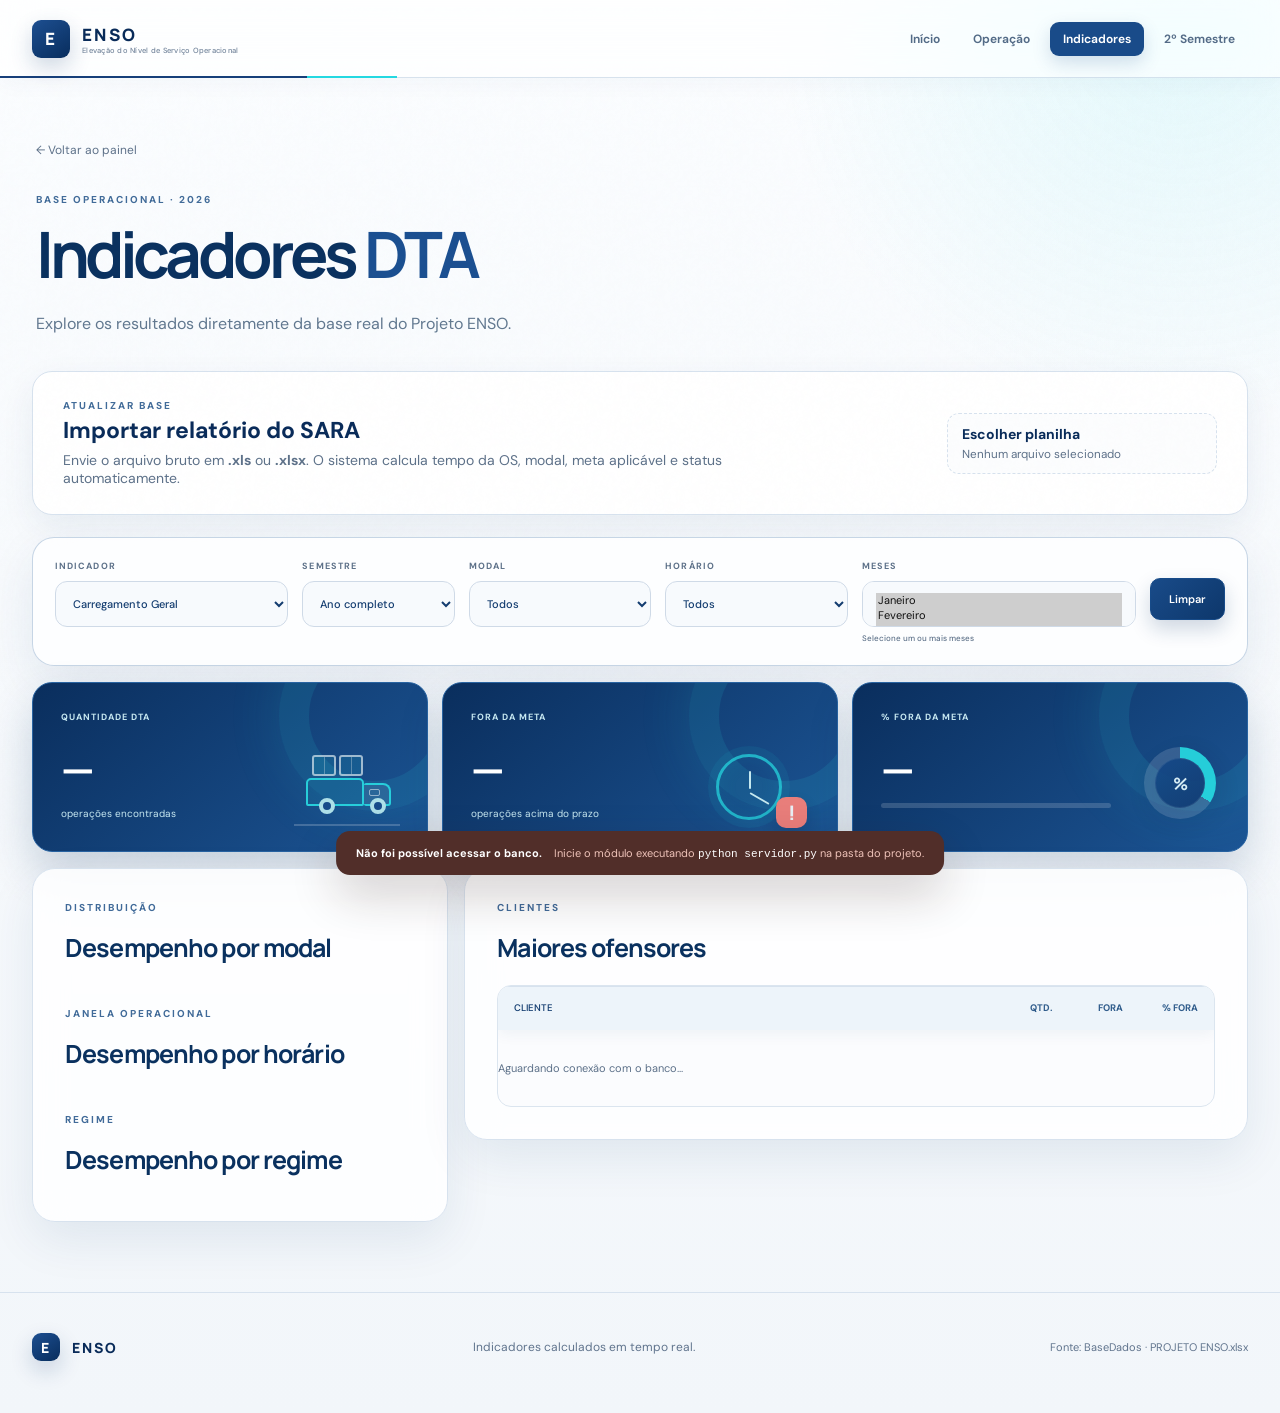
==== paginas/indicadores-dta.html @ 289954e5 "Alinha botão limpar ao seletor de meses" ====
<!doctype html><html lang="pt-BR"><head><meta charset="utf-8"><meta name="viewport" content="width=device-width,initial-scale=1"><link rel="icon" type="image/svg+xml" href="../images/favicon.svg"><title>ENSO | Indicadores DTA</title><link rel="preconnect" href="https://fonts.googleapis.com"><link rel="preconnect" href="https://fonts.gstatic.com" crossorigin><link href="https://fonts.googleapis.com/css2?family=DM+Sans:wght@400;500;600;700&family=Manrope:wght@600;700;800&display=swap" rel="stylesheet"><link rel="stylesheet" href="../css/style.css"><link rel="stylesheet" href="../css/indicadores.css?v=8"><link rel="stylesheet" href="../css/navigation.css"><link rel="stylesheet" href="../css/corporate.css?v=25"><link rel="stylesheet" href="../css/responsive.css?v=25"></head>
<body data-theme="multilog"><div class="noise"></div><header class="topbar"><a class="brand" href="../index.html"><span class="brand-mark">E</span><span>ENSO<small>performance operacional</small></span></a><nav><a href="../index.html">Início</a><a href="operacao.html">Operação</a><a href="metas.html">Metas</a><a class="active" href="indicadores-dta.html">Indicadores DTA</a><a href="projeto-segundo-semestre.html">2º Semestre</a></nav><button class="icon-button" id="themeToggle" aria-label="Alternar tema">◐</button></header>
<main class="data-page"><section class="data-hero"><div><a class="back" href="../index.html">← Voltar ao painel</a><p class="eyebrow">BASE OPERACIONAL · 2026</p><h1>Indicadores <em>DTA</em></h1><p class="lead">Explore os resultados diretamente da base real do Projeto ENSO.</p></div><div class="db-status"><i></i><span><b>Banco conectado</b><small id="lastUpdate">Consultando dados...</small></span></div></section>
<section class="import-panel"><div><p class="eyebrow">ATUALIZAR BASE</p><h2>Importar relatório do SARA</h2><p>Envie o arquivo bruto em <b>.xls</b> ou <b>.xlsx</b>. O sistema calcula tempo da OS, modal, meta aplicável e status automaticamente.</p></div><form id="importForm"><label class="file-picker"><input id="spreadsheet" name="planilha" type="file" accept=".xls,.xlsx" required><span>Escolher planilha</span><small id="fileName">Nenhum arquivo selecionado</small></label><button id="importButton" type="submit">Importar e analisar</button></form><p id="importMessage" class="import-message" hidden></p></section>
<section class="filter-bar"><label>Indicador<select id="indicator"><option value="DTA">Descarga DTA</option><option value="DTA-S MARITIMO">DTA-S Marítimo</option><option value="DTA-S AEREO">DTA-S Aéreo</option></select></label><label>Modal<select id="modal"><option value="">Todos</option><option>MARITIMO</option><option>AEREO</option><option>TERRESTRE</option></select></label><label>Horário<select id="period"><option value="">Todos</option><option>07h - 12h</option><option>12h - 18h</option><option>18h - 22h</option><option>22h - 07h</option></select></label><label class="search">Cliente<input id="search" type="search" placeholder="Buscar cliente..."></label><button id="clearFilters">Limpar</button></section>
<section class="data-kpis"><article><span>QUANTIDADE DTA</span><strong id="total">—</strong><small>operações encontradas</small></article><article><span>FORA DA META</span><strong id="outside">—</strong><small>operações acima do prazo</small></article><article class="risk"><span>% FORA DA META</span><strong id="percentage">—</strong><div class="risk-track"><i id="riskBar"></i></div></article></section>
<section class="data-layout"><article class="panel dimension"><div class="panel-head"><div><p class="eyebrow">DISTRIBUIÇÃO</p><h2>Desempenho por modal</h2></div></div><div id="modalRows" class="metric-rows"></div><div class="panel-head second"><div><p class="eyebrow">JANELA OPERACIONAL</p><h2>Desempenho por horário</h2></div></div><div id="periodRows" class="metric-rows"></div></article>
<article class="panel customer-panel"><div class="panel-head"><div><p class="eyebrow">CLIENTES</p><h2>Maiores ofensores</h2></div><span class="result-count" id="clientCount"></span></div><div class="customer-table"><div class="customer-row head"><span>Cliente</span><span>Qtd.</span><span>Fora</span><span>% fora</span></div><div id="customerRows"></div></div></article></section>
<div class="api-error" id="apiError" hidden><strong>Não foi possível acessar o banco.</strong><span>Inicie o módulo executando <code>python servidor.py</code> na pasta do projeto.</span></div></main><footer><div class="brand"><span class="brand-mark">E</span><span>ENSO</span></div><p>Indicadores calculados em tempo real.</p><span>Fonte: BaseDados · PROJETO ENSO.xlsx</span></footer><script src="../js/supabase-config.js"></script><script src="../js/supabase-api.js?v=5"></script><script src="../js/script.js?v=25"></script><script src="../js/indicadores.js?v=5"></script></body></html>
---- css/style.css ----
:root{--ink:#102e2a;--muted:#687b77;--paper:#f3f5ef;--card:#fff;--line:#dce3dc;--mint:#c5f166;--green:#184f45;--teal:#53a99a;--sand:#e7d5a7;--shadow:0 18px 50px rgba(16,46,42,.08)}
*{box-sizing:border-box}html{scroll-behavior:smooth}body{margin:0;background:var(--paper);color:var(--ink);font-family:"DM Sans",sans-serif;transition:.25s;background-color:var(--paper)}body.dark{--ink:#e8f5f0;--muted:#a8c0b8;--paper:#0a1815;--card:#0f2824;--line:#1e3a35;--green:#c5f166;--shadow:0 18px 50px rgba(0,0,0,.25)}.noise{position:fixed;inset:0;pointer-events:none;opacity:.025;background-image:url("data:image/svg+xml,%3Csvg viewBox='0 0 160 160' xmlns='http://www.w3.org/2000/svg'%3E%3Cfilter id='n'%3E%3CfeTurbulence type='fractalNoise' baseFrequency='.8' numOctaves='3' stitchTiles='stitch'/%3E%3C/filter%3E%3Crect width='100%25' height='100%25' filter='url(%23n)'/%3E%3C/svg%3E")}.topbar{height:84px;display:flex;align-items:center;justify-content:space-between;max-width:1240px;margin:auto;padding:0 24px;border-bottom:1px solid var(--line)}.brand{display:flex;align-items:center;gap:12px;color:var(--ink);text-decoration:none;font:800 19px Manrope;letter-spacing:.12em}.brand small{display:block;font:500 9px "DM Sans";color:var(--muted);letter-spacing:.06em}.brand-mark{width:36px;height:36px;border-radius:10px;display:grid;place-items:center;background:var(--ink);color:var(--paper);font-weight:800}.topbar nav{display:flex;gap:36px}.topbar nav a{color:var(--muted);text-decoration:none;font-size:14px;font-weight:600}.topbar nav a:hover,.topbar nav a.active{color:var(--ink)}.icon-button{border:1px solid var(--line);background:var(--card);color:var(--ink);width:40px;height:40px;border-radius:50%;font-size:20px;cursor:pointer}main{max-width:1240px;margin:auto;padding:0 24px 80px}.hero{padding:74px 0 52px;display:flex;align-items:flex-end;justify-content:space-between;gap:40px}.eyebrow{font-size:11px;font-weight:700;letter-spacing:.18em;color:var(--muted);margin:0 0 16px}.hero .eyebrow span{display:inline-block;width:28px;height:2px;vertical-align:middle;background:var(--mint);margin-right:9px}.hero h1{font:700 clamp(40px,6vw,72px)/1.02 Manrope;margin:0;letter-spacing:-.055em;max-width:850px}.hero h1 em{font-style:normal;color:var(--green)}.lead{max-width:660px;color:var(--muted);font-size:17px;line-height:1.65;margin:24px 0 0}.hero-status{display:flex;align-items:center;gap:12px;border:1px solid var(--line);background:var(--card);padding:14px 18px;border-radius:14px;white-space:nowrap}.hero-status strong,.hero-status small{display:block}.hero-status strong{font-size:13px}.hero-status small{font-size:11px;color:var(--muted);margin-top:2px}.pulse{width:9px;height:9px;border-radius:50%;background:#62d087;box-shadow:0 0 0 5px rgba(98,208,135,.13)}.kpi-grid{display:grid;grid-template-columns:1.35fr repeat(3,1fr);gap:12px}.kpi,.panel{background:var(--card);border:1px solid var(--line);border-radius:18px;box-shadow:var(--shadow)}.kpi{padding:24px;min-height:185px;display:flex;flex-direction:column;justify-content:space-between}.kpi.featured{background:var(--ink);color:var(--paper)}body.dark .kpi.featured{background:#c5f166;color:#102e2a}.kpi>span,.kpi-top{font-size:10px;font-weight:700;letter-spacing:.14em;color:var(--muted)}.kpi.featured .kpi-top{display:flex;justify-content:space-between;color:#a9bbb5}.trend{color:var(--mint)}.kpi strong{font:700 38px Manrope;letter-spacing:-.05em}.kpi.featured strong{font-size:50px}.kpi strong small{font-size:22px}.kpi p{margin:0;color:var(--muted);font-size:12px}.kpi.featured p{color:#a9bbb5}.progress{height:5px;border-radius:5px;background:#34534e;overflow:hidden}.progress i{display:block;height:100%;background:var(--mint);border-radius:5px}.dashboard-grid,.split{display:grid;grid-template-columns:1.6fr 1fr;gap:12px;margin-top:12px}.panel{padding:28px}.panel-head{display:flex;align-items:flex-start;justify-content:space-between}.panel-head h2{font:700 22px Manrope;margin:0;letter-spacing:-.03em}.badge{font-size:10px;text-transform:uppercase;letter-spacing:.1em;padding:7px 10px;background:var(--paper);border-radius:20px;color:var(--muted)}.badge.warm{background:#f1ead7;color:#816b39}.bars{height:250px;display:flex;align-items:flex-end;gap:18px;padding:38px 8px 0}.bars div{height:100%;flex:1;display:flex;flex-direction:column;justify-content:flex-end;align-items:center;gap:8px}.bars span{font-size:10px;color:var(--muted)}.bars i{height:var(--h);width:100%;max-width:46px;border-radius:7px 7px 2px 2px;background:linear-gradient(180deg,var(--mint),#9dcc4b);transition:.3s}.bars div:hover i{filter:saturate(1.3);transform:translateY(-3px)}.bars small{font-weight:700;font-size:10px;color:var(--muted)}.modal-panel{display:grid;grid-template-columns:1fr 1fr}.modal-panel .panel-head{grid-column:1/-1}.donut{width:150px;height:150px;margin:auto;border-radius:50%;display:grid;place-items:center;background:conic-gradient(var(--green) 0 55%,var(--teal) 55% 90%,var(--sand) 90%);position:relative}.donut:after{content:"";position:absolute;inset:22px;background:var(--card);border-radius:50%}.donut div{z-index:1;text-align:center}.donut strong,.donut small{display:block}.donut strong{font:700 22px Manrope}.donut small{font-size:9px;color:var(--muted)}.legend{list-style:none;padding:20px 0 0;margin:0}.legend li{display:grid;grid-template-columns:12px 1fr auto;gap:8px;align-items:center;padding:10px 0;border-bottom:1px solid var(--line);font-size:12px}.legend i{width:8px;height:8px;border-radius:50%}.legend .sea{background:var(--green)}.legend .air{background:var(--teal)}.legend .land{background:var(--sand)}.legend b small{color:var(--muted);font-weight:500}.split{grid-template-columns:1fr 1fr}.goal-list{margin-top:22px}.goal-list>div{display:flex;align-items:center;justify-content:space-between;padding:15px 0;border-bottom:1px solid var(--line);font-size:13px}.goal-list span{display:flex;align-items:center;gap:12px}.goal-list i,.number{font-style:normal;font:600 10px Manrope;color:var(--muted);width:28px;height:28px;border-radius:8px;background:var(--paper);display:grid;place-items:center}.note{font-size:11px;color:var(--muted);margin:16px 0 0}.insight{display:flex;gap:15px;padding:20px 0;border-bottom:1px solid var(--line)}.insight:last-child{border:0}.insight strong{font-size:14px}.insight p{font-size:12px;color:var(--muted);line-height:1.55;margin:5px 0 0}.clients{margin-top:12px}.text-button{border:0;background:none;color:var(--green);font:700 12px "DM Sans";cursor:pointer}.client-table{margin-top:20px}.table-row{display:grid;grid-template-columns:48px 2fr .6fr 1fr;align-items:center;min-height:56px;border-top:1px solid var(--line);font-size:13px}.table-row.header{min-height:36px;border:0;color:var(--muted);font-size:10px;text-transform:uppercase;letter-spacing:.1em}.table-row>b{color:var(--muted);font-size:11px}.micro{height:5px;background:var(--paper);border-radius:5px;overflow:hidden}.micro i{display:block;height:100%;background:var(--green);border-radius:5px}.extra{display:none}.client-table.expanded .extra{display:grid}footer{max-width:1240px;margin:auto;padding:30px 24px 45px;border-top:1px solid var(--line);display:flex;justify-content:space-between;align-items:center;color:var(--muted);font-size:11px}footer .brand{font-size:14px}footer .brand-mark{width:28px;height:28px}footer p{font-size:12px}@media(max-width:900px){.topbar nav{display:none}.hero{padding-top:50px;display:block}.hero-status{margin-top:28px;width:max-content}.kpi-grid{grid-template-columns:1fr 1fr}.dashboard-grid,.split{grid-template-columns:1fr}.modal-panel{min-height:270px}}@media(max-width:570px){.topbar{height:70px}.hero{padding:40px 0}.hero h1{font-size:42px}.lead{font-size:15px}.kpi-grid{grid-template-columns:1fr}.kpi{min-height:150px}.modal-panel{grid-template-columns:1fr}.donut{margin-top:25px}.legend{padding-top:10px}.table-row{grid-template-columns:35px 1.7fr .5fr}.table-row>:last-child{display:none}.panel{padding:22px}.bars{gap:8px;height:210px;padding-left:0;padding-right:0}.bars i{max-width:34px}footer{align-items:flex-start;gap:20px;flex-direction:column}footer p{margin:0}}

.semester-page{padding-bottom:70px}.semester-hero{padding:62px 0 44px;display:grid;grid-template-columns:1fr 290px;gap:60px;align-items:end}.semester-hero h1{font:700 clamp(40px,5vw,64px)/1.03 Manrope;letter-spacing:-.055em;margin:0}.semester-hero h1 em{font-style:normal;color:var(--green)}.back{display:inline-block;margin-bottom:42px;color:var(--muted);font-size:12px;text-decoration:none}.semester-hero .eyebrow span{display:inline-block;width:28px;height:2px;vertical-align:middle;background:var(--mint);margin-right:9px}.semester-summary{background:var(--ink);color:var(--paper);border-radius:18px;padding:27px}.semester-summary>span{font-size:9px;letter-spacing:.15em;color:#a9bbb5}.semester-summary>strong{font:700 68px Manrope;display:block;line-height:1;margin-top:24px}.semester-summary p{margin:0 0 26px;color:#a9bbb5}.semester-summary div{display:flex;gap:18px;padding-top:18px;border-top:1px solid #34534e;font-size:11px}.assignment-strip{display:grid;grid-template-columns:repeat(5,1fr);border:1px solid var(--line);background:var(--card);border-radius:16px;overflow:hidden;margin-bottom:60px}.assignment-strip div{padding:20px;border-right:1px solid var(--line)}.assignment-strip div:last-child{border:0}.assignment-strip span,.assignment-strip strong{display:block}.assignment-strip span{font-size:9px;text-transform:uppercase;letter-spacing:.1em;color:var(--muted);margin-bottom:7px}.assignment-strip strong{font-size:13px}.section-title{display:flex;justify-content:space-between;align-items:end;margin-bottom:20px}.section-title h2{font:700 28px Manrope;margin:0}.filters{display:flex;gap:6px}.filter{border:1px solid var(--line);background:var(--card);color:var(--muted);border-radius:20px;padding:8px 13px;font:600 10px "DM Sans";cursor:pointer}.filter.active{background:var(--ink);color:var(--paper);border-color:var(--ink)}.pillar{background:var(--card);border:1px solid var(--line);border-radius:18px;margin-bottom:12px;overflow:hidden}.pillar-title{padding:24px 27px;display:grid;grid-template-columns:42px 1fr auto;gap:14px;align-items:center}.pillar-title>span,.pending-card>span{width:34px;height:34px;border-radius:10px;background:var(--mint);color:#17382f;display:grid;place-items:center;font:700 11px Manrope}.pillar-title h3,.pending-card h3{font:700 19px Manrope;margin:0}.pillar-title p{font-size:11px;color:var(--muted);margin:4px 0 0}.owner{font-size:10px;text-transform:uppercase;letter-spacing:.08em;background:var(--paper);padding:8px 10px;border-radius:8px}.actions-table{border-top:1px solid var(--line)}.action{display:grid;grid-template-columns:1fr 160px 120px;gap:20px;align-items:center;padding:13px 27px;border-bottom:1px solid var(--line);font-size:12px}.action.head{font-size:9px;color:var(--muted);text-transform:uppercase;letter-spacing:.1em}.action time{font-size:10px;background:rgba(197,241,102,.3);padding:6px 8px;border-radius:7px;text-align:center}.tools{margin:0;padding:15px 27px;font-size:10px;color:var(--muted)}.tools b{color:var(--ink);margin-right:12px}.pending-grid{display:grid;grid-template-columns:repeat(2,1fr);gap:12px}.pending-card{padding:25px;margin:0}.pending-card:nth-child(5){grid-column:1/-1}.pending-card h3{margin:16px 0 7px}.pending-card>p{font-size:12px;color:var(--muted);line-height:1.55}.pending-card>div{display:flex;justify-content:space-between;align-items:center;margin:20px 0;padding-top:15px;border-top:1px solid var(--line);font-size:11px}.pending-card em{font-style:normal;color:#a76d31;background:#f5ead8;border-radius:7px;padding:6px 8px}.pending-card small{color:var(--muted)}.project-indicator{margin-top:60px;border-radius:20px;background:var(--ink);color:var(--paper);padding:35px;display:grid;grid-template-columns:1.2fr 1fr .6fr;gap:45px;align-items:center}.project-indicator h2{font:700 24px Manrope;margin:0}.project-indicator p{color:#a9bbb5;font-size:12px;line-height:1.5}.formula{text-align:center;font-size:11px}.formula span{display:block}.formula i{display:block;height:1px;background:#a9bbb5;margin:7px}.formula b{display:block;margin-top:9px;color:var(--mint)}.target{border-left:1px solid #34534e;padding-left:30px}.target span,.target small{font-size:9px;letter-spacing:.12em;color:#a9bbb5}.target strong{display:block;font:700 43px Manrope;color:var(--mint)}.target p{margin:0 0 16px}.pillar.is-hidden{display:none}@media(max-width:900px){.semester-hero{grid-template-columns:1fr}.semester-summary{max-width:320px}.assignment-strip{grid-template-columns:1fr 1fr}.project-indicator{grid-template-columns:1fr}.target{border-left:0;border-top:1px solid #34534e;padding:24px 0 0}}@media(max-width:570px){.semester-hero h1{font-size:40px}.assignment-strip,.pending-grid{grid-template-columns:1fr}.pending-card:nth-child(5){grid-column:auto}.section-title{display:block}.filters{margin-top:17px}.pillar-title{grid-template-columns:38px 1fr}.owner{grid-column:2}.action{grid-template-columns:1fr 90px;padding:13px 18px}.action.head>*:last-child{display:none}.project-indicator{padding:25px}}
.bars .month-group{height:100%;flex:1;display:flex;flex-direction:column;justify-content:flex-end;align-items:center;gap:8px}.bars .bar-values{width:54px;height:auto;display:flex;flex:none;justify-content:center}.bars .bar-values span{font-size:9px;font-weight:700;color:var(--ink)}.bars .bar-pair{width:54px;height:calc(100% - 38px);display:flex;flex:none;flex-direction:row;align-items:flex-end;justify-content:center;gap:5px}.bars .bar-pair i{width:22px;max-width:none;height:var(--h);min-height:2px}.bars .bar-pair .inside-bar{background:linear-gradient(180deg,var(--mint),#72b947)}.bars .bar-pair .outside-bar{background:linear-gradient(180deg,#f58a82,#df5148)}.bar-legend{display:flex;gap:15px;color:var(--muted);font-size:9px}.bar-legend span{display:flex;align-items:center;gap:5px}.bar-legend i{width:8px;height:8px;border-radius:2px;background:var(--mint)}.bar-legend span:last-child i{background:#df5148}
.bars .month-group{gap:9px}.bars .month-total{height:auto;flex:none;display:flex;flex-direction:column;align-items:center;gap:0;padding:4px 9px;border:1px solid var(--line);border-radius:9px;background:color-mix(in srgb,var(--card) 88%,var(--mint) 12%);box-shadow:0 5px 14px rgba(16,46,42,.05)}.bars .month-total span{font:700 10px Manrope;color:var(--ink)}.bars .month-total em{font-style:normal;font-size:7px;line-height:1.1;text-transform:uppercase;letter-spacing:.1em;color:var(--muted)}.bars .bar-pair{height:calc(100% - 60px);width:70px;gap:8px}.bars .bar-column{position:relative;width:27px;height:100%;flex:none;display:flex;flex-direction:column;justify-content:flex-end;align-items:center;gap:5px}.bars .bar-column span{font-size:8px;font-weight:700;color:var(--muted);line-height:1}.bars .bar-column i{width:25px;border-radius:7px 7px 3px 3px;box-shadow:inset 0 1px rgba(255,255,255,.35),0 5px 12px rgba(16,46,42,.07);transition:transform .2s,filter .2s}.bars .bar-column:hover i{transform:translateY(-2px);filter:saturate(1.15)}.bars .month-group>small{font-size:9px;letter-spacing:.08em}.bar-legend{padding:7px 10px;border:1px solid var(--line);border-radius:20px;background:var(--paper)}
@media(max-width:700px){.bars{gap:7px;overflow-x:auto}.bars .month-group{min-width:74px}.bar-legend{display:none}}
.bar-legend b{font-weight:700;color:var(--ink)}
.strategy-map{margin-bottom:62px;padding:30px;background:var(--card);border:1px solid var(--line);border-radius:20px;display:grid;grid-template-columns:.72fr 1.6fr;gap:42px;box-shadow:var(--shadow)}.strategy-intro{padding:8px}.strategy-intro h2{font:700 27px/1.2 Manrope;letter-spacing:-.04em;margin:0}.strategy-intro h2 em{display:block;font-style:normal;color:var(--green)}.strategy-intro>p:last-child{font-size:12px;line-height:1.6;color:var(--muted);margin-top:18px}.strategy-list{display:grid;grid-template-columns:1fr 1fr;gap:0 24px}.strategy-list article{display:grid;grid-template-columns:34px 1fr;gap:12px;padding:13px 0;border-bottom:1px solid var(--line)}.strategy-list article:last-child{grid-column:1/-1}.strategy-list article>b{width:30px;height:30px;border-radius:9px;display:grid;place-items:center;background:rgba(197,241,102,.35);color:var(--green);font:700 9px Manrope}.strategy-list h3{font:700 13px Manrope;margin:0 0 4px}.strategy-list p{font-size:10px;line-height:1.45;color:var(--muted);margin:0}@media(max-width:900px){.strategy-map{grid-template-columns:1fr}.strategy-list{grid-template-columns:1fr}.strategy-list article:last-child{grid-column:auto}}@media(max-width:570px){.strategy-map{padding:22px}}

/* Apresentação executiva do projeto */
.enso-letter{display:inline-block;font-style:normal;color:#83b735;text-shadow:0 5px 18px rgba(16,46,42,.1)}
.semester-hero{position:relative;min-height:430px;padding:68px 0 48px;align-items:center}.semester-hero:before{content:"";position:absolute;z-index:-1;width:520px;height:520px;right:120px;top:-170px;border-radius:50%;background:radial-gradient(circle,rgba(197,241,102,.13),rgba(197,241,102,0) 68%)}.semester-hero>div{max-width:780px}.semester-hero .lead{max-width:720px;font-size:16px}.semester-summary{position:relative;overflow:hidden;min-width:290px;padding:32px;border:1px solid rgba(197,241,102,.18);background:linear-gradient(145deg,#123f37,#0c2f2a);box-shadow:0 25px 55px rgba(16,46,42,.2)}.semester-summary:after{content:"";position:absolute;width:150px;height:150px;right:-65px;top:-65px;border-radius:50%;background:rgba(197,241,102,.08)}.semester-summary>strong{color:#fff}.semester-summary>p{font-size:13px}.semester-summary div b:last-child{color:var(--mint)}
.strategy-map{padding:12px;grid-template-columns:330px 1fr;gap:12px;border-radius:24px;background:var(--card);box-shadow:0 25px 70px rgba(16,46,42,.09)}.strategy-intro{position:relative;overflow:hidden;padding:34px;border-radius:17px;background:linear-gradient(150deg,#123f37,#0e302b);color:#fff;display:flex;flex-direction:column;justify-content:center}.strategy-intro:after{content:"07";position:absolute;right:-8px;bottom:-35px;font:800 130px Manrope;color:rgba(197,241,102,.055)}.strategy-intro .eyebrow{color:var(--mint)}.strategy-intro h2{position:relative;z-index:1;font-size:30px}.strategy-intro h2 em{color:var(--mint)}.strategy-intro>p:last-child{position:relative;z-index:1;color:#b5c9c3;font-size:11px}.strategy-list{padding:12px;gap:10px}.strategy-list article,.strategy-list article:last-child{position:relative;grid-column:auto;display:grid;grid-template-columns:38px 1fr;gap:13px;padding:17px;border:1px solid var(--line);border-radius:13px;background:color-mix(in srgb,var(--card) 82%,var(--paper) 18%);transition:transform .2s,border-color .2s,box-shadow .2s}.strategy-list article:last-child{grid-column:1/-1}.strategy-list article:hover{transform:translateY(-2px);border-color:#b9c9bf;box-shadow:0 10px 24px rgba(16,46,42,.07)}.strategy-list article>b{width:34px;height:34px;border-radius:10px;background:var(--mint);color:#17382f}.strategy-list h3{font-size:14px}.strategy-list p{font-size:9px;line-height:1.55}.strategy-list article:last-child p{max-width:690px}
@media(max-width:1000px){.strategy-map{grid-template-columns:1fr}.strategy-intro{min-height:260px}.semester-hero{min-height:0}.semester-summary{min-width:260px}}
@media(max-width:700px){.semester-hero:before{display:none}.strategy-map{padding:8px}.strategy-list{grid-template-columns:1fr}.strategy-list article:last-child{grid-column:auto}.strategy-intro{padding:27px}}
.semester-hero{grid-template-columns:minmax(0,1fr) 320px;align-items:start}.hero-side{display:grid;gap:12px;width:320px}.hero-side .semester-summary{min-width:0}.hero-side .strategy-intro{min-height:235px;padding:26px}.hero-side .strategy-intro h2{font-size:23px}.hero-side .strategy-intro>p:last-child{margin-bottom:0}.strategy-map{display:block}.strategy-map>.strategy-list{grid-template-columns:repeat(2,1fr)}
@media(max-width:900px){.hero-side{width:100%;grid-template-columns:1fr 1fr}.hero-side .strategy-intro{min-height:0}.strategy-map>.strategy-list{grid-template-columns:1fr}}
@media(max-width:620px){.hero-side{grid-template-columns:1fr}}
.semester-hero{grid-template-columns:minmax(0,1fr) 290px;align-items:center}.strategy-map{display:grid;grid-template-columns:330px 1fr}.strategy-map>.strategy-list{grid-template-columns:repeat(2,1fr)}
@media(max-width:1000px){.strategy-map{grid-template-columns:1fr}.strategy-intro{min-height:260px}}
@media(max-width:900px){.semester-hero{grid-template-columns:1fr}.strategy-map>.strategy-list{grid-template-columns:1fr}}
.semester-hero{grid-template-columns:1fr}
.semester-summary{display:none}
.operation-clients{margin-top:12px;padding:30px}.operation-clients .client-intro{margin:8px 0 0;color:var(--muted);font-size:11px}.operation-clients .client-table{margin-top:26px}
.semester-page>.strategy-map{display:none}
.semester-page>.semester-hero{display:none}
.strategy-intro{justify-content:flex-start;padding-bottom:78px}
.strategy-intro:before{content:"38 ações     Melhoria contínua";position:absolute;z-index:2;left:34px;right:34px;bottom:30px;padding-top:18px;border-top:1px solid rgba(255,255,255,.18);font:700 11px "DM Sans";word-spacing:3px;color:var(--mint)}
---- css/indicadores.css ----
.data-page{padding-bottom:70px}.data-hero{padding:55px 0 38px;display:flex;align-items:end;justify-content:space-between}.data-hero h1{font:700 58px/1 Manrope;margin:0;letter-spacing:-.055em}.data-hero h1 em{font-style:normal;color:var(--green)}.data-hero .back{margin-bottom:35px}.db-status{display:flex;gap:11px;align-items:center;background:var(--card);border:1px solid var(--line);border-radius:13px;padding:13px 16px}.db-status i{width:9px;height:9px;border-radius:50%;background:#60ca7f;box-shadow:0 0 0 5px rgba(96,202,127,.13)}.db-status b,.db-status small{display:block}.db-status b{font-size:11px}.db-status small{font-size:9px;color:var(--muted);margin-top:3px}.filter-bar{display:grid;grid-template-columns:1.2fr 1fr 1fr 1.5fr auto;gap:10px;padding:18px;background:var(--card);border:1px solid var(--line);border-radius:16px}.filter-bar label{font-size:9px;font-weight:700;letter-spacing:.08em;color:var(--muted);text-transform:uppercase}.filter-bar select,.filter-bar input{display:block;width:100%;margin-top:7px;padding:10px;border:1px solid var(--line);border-radius:9px;background:var(--paper);color:var(--ink);font:500 11px "DM Sans"}.filter-bar button{align-self:end;padding:10px 14px;border:1px solid var(--line);border-radius:9px;background:var(--ink);color:var(--paper);font:600 11px "DM Sans";cursor:pointer}.data-kpis{display:grid;grid-template-columns:repeat(3,1fr);gap:10px;margin:10px 0}.data-kpis article{background:var(--card);border:1px solid var(--line);border-radius:16px;padding:22px}.data-kpis span{display:block;font-size:9px;font-weight:700;letter-spacing:.11em;color:var(--muted)}.data-kpis strong{display:block;font:700 38px Manrope;margin:13px 0 5px}.data-kpis small{color:var(--muted);font-size:10px}.risk-track{height:5px;background:var(--paper);border-radius:5px;overflow:hidden}.risk-track i{display:block;height:100%;width:0;background:#f06b61;transition:.3s}.data-layout{display:grid;grid-template-columns:.85fr 1.6fr;gap:10px}.second{margin-top:32px}.metric-row{display:grid;grid-template-columns:1fr 70px 70px 70px;gap:8px;align-items:center;border-top:1px solid var(--line);padding:12px 0;font-size:11px}.metric-row span:first-child{font-weight:600}.metric-row span:not(:first-child){text-align:right}.rate{padding:5px 7px;border-radius:6px;font-weight:700}.rate.good{background:#d9f0d5;color:#34703b}.rate.warn{background:#f8ecc2;color:#7b651e}.rate.bad{background:#f8d9d5;color:#a34335}.customer-panel{min-width:0}.customer-table{margin-top:18px;overflow:auto;max-height:560px}.customer-row{display:grid;grid-template-columns:minmax(270px,1fr) 70px 70px 75px;align-items:center;min-height:39px;border-top:1px solid var(--line);font-size:10px}.customer-row.head{position:sticky;top:0;background:var(--card);z-index:1;color:var(--muted);font-size:9px;text-transform:uppercase}.customer-row span:not(:first-child){text-align:right}.customer-row .rate{justify-self:end}.result-count{font-size:9px;color:var(--muted)}.loading{color:var(--muted);font-size:11px;padding:20px 0}.api-error{position:fixed;left:50%;bottom:25px;transform:translateX(-50%);background:#512e29;color:#fff;padding:15px 20px;border-radius:12px;box-shadow:var(--shadow);display:flex;gap:12px;align-items:center;font-size:11px}.api-error[hidden]{display:none}.api-error span{color:#efc3b9}.api-error code{color:#fff}@media(max-width:900px){.filter-bar{grid-template-columns:1fr 1fr}.data-layout{grid-template-columns:1fr}.data-hero{display:block}.db-status{width:max-content;margin-top:22px}}@media(max-width:570px){.data-hero h1{font-size:43px}.filter-bar,.data-kpis{grid-template-columns:1fr}.metric-row{grid-template-columns:1fr repeat(3,55px)}.customer-row{grid-template-columns:minmax(210px,1fr) repeat(3,55px)}}
.import-panel{display:grid;grid-template-columns:1fr auto;gap:28px;align-items:center;padding:24px 28px;margin:0 0 22px;border:1px solid var(--line);border-radius:18px;background:var(--card)}
.import-panel h2{margin:3px 0 6px}.import-panel p{margin:0;color:var(--muted);max-width:720px}.import-panel form{display:flex;align-items:center;gap:12px}.file-picker{cursor:pointer;display:grid;gap:3px;min-width:220px;padding:11px 14px;border:1px dashed var(--line);border-radius:12px}.file-picker input{position:absolute;opacity:0;pointer-events:none}.file-picker span{font-weight:700}.file-picker small{color:var(--muted);max-width:230px;overflow:hidden;text-overflow:ellipsis;white-space:nowrap}.import-panel button{white-space:nowrap;padding:11px 15px;border:0;border-radius:10px;background:var(--ink);color:var(--paper);font:700 11px "DM Sans";cursor:pointer}.import-panel button:disabled{opacity:.55;cursor:wait}.import-message{grid-column:1/-1;padding:10px 12px;border-radius:10px;background:rgba(59,130,246,.1)}.import-message.success{color:#15803d;background:rgba(34,197,94,.12)}.import-message.error{color:#b91c1c;background:rgba(239,68,68,.12)}
@media(max-width:850px){.import-panel{grid-template-columns:1fr}.import-panel form{align-items:stretch;flex-direction:column}.file-picker{min-width:0}}
.filter-bar{grid-template-columns:1.2fr .8fr 1fr 1fr 1.5fr auto}
.filter-bar{grid-template-columns:1.15fr .75fr .9fr .9fr .9fr .9fr auto}
.filter-bar{grid-template-columns:1.15fr .75fr .9fr .9fr 1.35fr auto}.month-filter{position:relative}.month-filter select{min-height:38px}.month-filter small{display:block;margin-top:4px;color:var(--muted);font-size:8px;font-weight:500;letter-spacing:0;text-transform:none}
.data-page .filter-bar #clearFilters{align-self:start;margin-top:18px}
@media(max-width:1050px){.filter-bar{grid-template-columns:repeat(3,1fr)}}
@media(max-width:570px){.data-page .filter-bar #clearFilters{margin-top:0}}
.data-layout.no-customers{grid-template-columns:1fr}
.import-loading{position:fixed;inset:0;z-index:9999;display:grid;place-items:center;padding:24px;background:rgba(226,237,247,.52);backdrop-filter:blur(10px) saturate(90%);-webkit-backdrop-filter:blur(10px) saturate(90%)}
.import-loading[hidden]{display:none}.is-importing{overflow:hidden}
.import-loading-card{width:min(430px,100%);padding:38px 34px;text-align:center;border:1px solid rgba(188,209,228,.9);border-radius:24px;background:rgba(255,255,255,.94);box-shadow:0 28px 80px rgba(13,55,107,.2)}
.import-loading-card .eyebrow{margin:20px 0 9px;color:#52759a}.import-loading-card strong{display:block;color:#123b70;font:700 25px Manrope;letter-spacing:-.035em}.import-loading-card small{display:block;max-width:330px;margin:12px auto 0;color:#667f98;font-size:11px;line-height:1.55}
.import-spinner{display:block;width:54px;height:54px;margin:auto;border:5px solid #dce8f2;border-top-color:#1e5797;border-right-color:#27cbd2;border-radius:50%;animation:enso-spin .8s linear infinite}
@keyframes enso-spin{to{transform:rotate(360deg)}}
@media(prefers-reduced-motion:reduce){.import-spinner{animation-duration:1.8s}}
---- css/navigation.css ----
.topbar{max-width:1320px}
.topbar nav{gap:24px;align-items:center}
.topbar nav a{white-space:nowrap}
@media(max-width:1050px){
  .topbar{height:auto;min-height:84px;flex-wrap:wrap;padding-top:14px;padding-bottom:10px;gap:10px}
  .topbar nav{display:flex;order:3;width:100%;overflow-x:auto;gap:22px;padding:10px 2px 5px;scrollbar-width:thin}
  .topbar nav a{font-size:12px}
}
@media(max-width:570px){
  .topbar{min-height:112px}
  .topbar nav{display:flex}
}
---- css/corporate.css ----
:root{
  --ink:#102f2b;
  --muted:#687d78;
  --paper:#f4f7f2;
  --card:#ffffff;
  --line:#dbe4dc;
  --green:#1c5c50;
  --mint:#b9ef67;
  --teal:#62b5a5;
  --sand:#e8d39b;
  --shadow:0 14px 38px rgba(22,54,47,.07);
  --shadow-lg:0 28px 70px rgba(22,54,47,.11);
}
html{background:#f4f7f2}
body{background:radial-gradient(circle at 82% 4%,rgba(185,239,103,.08),transparent 28%),linear-gradient(180deg,#f8faf6 0,#f2f6f1 100%);font-size:14px;-webkit-font-smoothing:antialiased}
.noise{opacity:.014}
main{max-width:1320px;padding-left:32px;padding-right:32px}
.topbar{position:sticky;top:0;z-index:50;max-width:none;height:76px;padding:0 max(32px,calc((100vw - 1320px)/2 + 32px));background:rgba(248,250,246,.88);border-bottom:1px solid rgba(25,73,63,.1);backdrop-filter:blur(18px);box-shadow:0 1px 0 rgba(255,255,255,.7)}
.brand{font-size:17px;letter-spacing:.14em}.brand-mark{width:38px;height:38px;border-radius:11px;background:linear-gradient(145deg,#153f37,#0e2e29);box-shadow:0 8px 20px rgba(16,47,43,.14)}
.topbar nav{gap:7px}.topbar nav a{padding:9px 13px;border-radius:9px;font-size:12px;font-weight:600;transition:.2s}.topbar nav a:hover{background:rgba(28,92,80,.06)}.topbar nav a.active{color:var(--ink);background:#fff;box-shadow:0 5px 15px rgba(16,47,43,.07)}
.icon-button{width:38px;height:38px;border-radius:11px;background:#fff;box-shadow:0 4px 12px rgba(16,47,43,.05)}
.hero,.data-hero{padding-top:58px}.hero h1,.data-hero h1{letter-spacing:-.06em}.lead{color:#6b807a;line-height:1.7}.eyebrow{color:#668079;font-size:10px;letter-spacing:.2em}
.panel,.kpi,.data-kpis article,.import-panel,.filter-bar,.pillar{border-color:rgba(33,78,68,.13);box-shadow:var(--shadow)}
.panel,.kpi,.data-kpis article,.import-panel,.filter-bar{border-radius:20px}
.panel{padding:30px}.panel-head h2{font-size:23px}
.kpi{padding:27px;min-height:174px}.kpi strong{font-size:40px}.kpi.featured{background:linear-gradient(145deg,#123f37,#0c302b);box-shadow:0 22px 48px rgba(16,47,43,.15)}
.indicator-kpi-groups{display:grid;gap:18px}.indicator-kpi-section{padding:26px;border:1px solid rgba(33,78,68,.13);border-radius:22px;background:rgba(255,255,255,.72);box-shadow:var(--shadow)}.indicator-kpi-title{display:flex;align-items:baseline;gap:14px;margin-bottom:18px}.indicator-kpi-title>span{font-size:9px;font-weight:700;letter-spacing:.16em;color:var(--muted)}.indicator-kpi-title h2{margin:0;font:700 23px Manrope}.indicator-kpi-title small{margin-left:auto;color:var(--muted);font-size:10px}.indicator-kpi-row{display:grid;grid-template-columns:1.18fr repeat(4,1fr);gap:10px}.indicator-kpi-row .kpi{min-height:155px;box-shadow:none}.indicator-kpi-row .kpi strong{font-size:34px}.success-kpi strong{color:#34703b}.danger-kpi strong{color:#b65346}
@media(max-width:1100px){.indicator-kpi-row{grid-template-columns:repeat(3,1fr)}}
@media(max-width:720px){.indicator-kpi-row{grid-template-columns:1fr 1fr}.indicator-kpi-title{align-items:flex-start;flex-direction:column;gap:5px}.indicator-kpi-title small{margin-left:0}}
@media(max-width:480px){.indicator-kpi-row{grid-template-columns:1fr}}
.time-kpi{position:relative}.enso-goal{position:absolute;right:16px;top:15px;padding:5px 8px;border:1px solid #dce6dc;border-radius:14px;background:#f6f9f4;color:#70817c;font-size:8px;letter-spacing:.04em}.enso-goal b{margin-left:3px;color:#315f55;font-size:9px}
.operation-filter{display:flex;align-items:center;justify-content:space-between;gap:24px;margin-bottom:14px;padding:18px 22px;border:1px solid rgba(33,78,68,.13);border-radius:18px;background:rgba(255,255,255,.78);box-shadow:var(--shadow)}.operation-filter>div span,.operation-filter>div strong{display:block}.operation-filter>div span{margin-bottom:5px;color:var(--muted);font-size:8px;font-weight:700;letter-spacing:.16em}.operation-filter>div strong{font:700 16px Manrope}.operation-filter label{width:min(380px,48%);color:var(--muted);font-size:8px;font-weight:700;letter-spacing:.1em;text-transform:uppercase}.operation-filter select{display:block;width:100%;min-height:42px;margin-top:6px;padding:10px;border:1px solid #d7e1d9;border-radius:10px;background:#f8faf7;color:var(--ink);font:500 11px "DM Sans"}.operation-filter small{display:block;margin-top:5px;font-size:8px;font-weight:500;letter-spacing:0;text-transform:none}.operation-filter select:focus{outline:none;border-color:#6da296;box-shadow:0 0 0 4px rgba(55,123,108,.1)}
@media(max-width:650px){.operation-filter{align-items:stretch;flex-direction:column}.operation-filter label{width:100%}}
.operation-month-only{display:flex;justify-content:flex-end;margin:0 0 14px}.operation-month-only label{width:min(380px,100%);color:var(--muted);font-size:8px;font-weight:700;letter-spacing:.1em;text-transform:uppercase}.operation-month-only select{display:block;width:100%;min-height:42px;margin-top:6px;padding:10px;border:1px solid #d7e1d9;border-radius:10px;background:#fff;color:var(--ink);font:500 11px "DM Sans";box-shadow:0 7px 20px rgba(22,54,47,.05)}.operation-month-only select:focus{outline:none;border-color:#6da296;box-shadow:0 0 0 4px rgba(55,123,108,.1)}
.data-kpis{gap:12px;margin:12px 0}.data-kpis article{padding:26px}.data-kpis strong{font-size:41px}
.dashboard-grid,.data-layout{gap:12px}.dashboard-grid{margin-top:14px}
.filter-bar{gap:12px;padding:20px}.filter-bar label{font-size:9px;letter-spacing:.12em}.filter-bar select,.filter-bar input,.owner-select,.deadline-input,.status-select{min-height:42px;border-radius:10px;border-color:#d7e1d9;background:#f8faf7;transition:border-color .2s,box-shadow .2s,background .2s}.filter-bar select:focus,.filter-bar input:focus,.owner-select:focus,.deadline-input:focus,.status-select:focus{outline:none;border-color:#6da296;background:#fff;box-shadow:0 0 0 4px rgba(55,123,108,.1)}
.filter-bar button,.import-panel button{min-height:42px;border-radius:10px;padding-left:18px;padding-right:18px;background:#123f37;box-shadow:0 8px 18px rgba(16,47,43,.12);transition:.2s}.filter-bar button:hover,.import-panel button:hover{transform:translateY(-1px);background:#185044}
.month-filter small{margin-top:6px!important}
.import-panel{padding:27px 30px}.file-picker{border-color:#b9c9bf;background:#f8faf7}.import-panel h2{font-size:23px}
.metric-row{min-height:49px;padding:13px 0;font-size:11px}.rate{border-radius:18px;padding:6px 10px}.customer-row{min-height:46px;font-size:10px}.customer-row:hover,.table-row:hover{background:rgba(185,239,103,.07)}.customer-table{scrollbar-color:#9eb1aa transparent;scrollbar-width:thin}
.client-table{margin-top:24px}.table-row{min-height:61px;padding:0 8px;transition:background .15s}.micro{height:6px}
.semester-page{padding-top:36px}.section-title{margin-top:16px;margin-bottom:24px}.section-title h2{font-size:32px}.filter{padding:9px 15px;background:#fff}.pillar{border-radius:20px;margin-bottom:14px}.pillar-title{padding:26px 28px}.pillar-title h3{font-size:20px}.pillar-title p{font-size:12px}.pillar-title>span{width:38px;height:38px}.action{min-height:61px;padding:14px 28px}.tools{padding:17px 28px}
.enso-overview,.project-origin{border-radius:26px!important;box-shadow:var(--shadow-lg)!important}.enso-overview{padding:34px!important}.overview-intro h2{font-size:31px}.overview-pillars{gap:12px}.overview-pillars article,.overview-pillars article.last{border-radius:14px!important;background:rgba(255,255,255,.045);transition:transform .2s,border-color .2s,background .2s}.overview-pillars article:hover{transform:translateY(-2px);border-color:rgba(185,239,103,.36);background:rgba(255,255,255,.065)}
.project-origin{padding:44px!important}.origin-intro h2{font-size:32px}.origin-goals article{border-radius:15px;padding:22px;background:rgba(255,255,255,.04)}
.project-origin{grid-template-columns:.82fr 1.8fr!important;gap:42px!important}.project-origin .origin-goals{grid-template-columns:repeat(3,1fr)!important;gap:10px}.pto-rule{display:flex!important;flex-direction:column;min-height:160px}.pto-rule>span{font-size:10px!important;color:#d4e3de!important;font-weight:600}.pto-rule .goal-evolution{margin-top:16px}.pto-rule .goal-evolution strong{font-size:22px!important}.pto-rule>p{display:flex;align-items:center;gap:7px;margin:auto 0 0;padding-top:13px;border-top:1px solid rgba(255,255,255,.1);color:#8fa8a1;font-size:8px}.pto-rule>p b{color:var(--mint);font-size:7px;letter-spacing:.1em;text-transform:uppercase}
@media(max-width:1050px){.project-origin{grid-template-columns:1fr!important}.project-origin .origin-goals{grid-template-columns:repeat(2,1fr)!important}}
@media(max-width:620px){.project-origin .origin-goals{grid-template-columns:1fr!important}}
footer{max-width:1320px;padding:34px 32px 46px}
.api-error{border-radius:14px;box-shadow:0 20px 48px rgba(48,26,22,.2)}
.pillar{scroll-margin-top:100px}.pillar:target{border-color:#8fca56;box-shadow:0 0 0 4px rgba(143,202,86,.12),var(--shadow)}
.data-hero .db-status,#importButton{display:none}.import-panel{grid-template-columns:1fr auto}.import-panel form{justify-content:flex-end}.file-picker{min-width:270px}
body.dark{background:#0c1f1c}.dark .topbar{background:rgba(12,31,28,.88)}.dark .topbar nav a.active{background:#17312d}.dark .filter-bar select,.dark .filter-bar input,.dark .owner-select,.dark .deadline-input,.dark .status-select{background:#102723;border-color:#29433e}
@media(max-width:1050px){.topbar{padding-left:24px;padding-right:24px}.topbar nav{border-top:1px solid var(--line)}main{padding-left:24px;padding-right:24px}}
@media(max-width:800px){.hero,.data-hero{padding-top:42px}.panel{padding:24px}.enso-overview{padding:24px!important}.project-origin{padding:28px!important}.overview-pillars article,.overview-pillars article.last{grid-template-columns:40px minmax(0,1fr);padding:19px}.pillar-status{grid-column:2;justify-self:start}.filter-bar{padding:16px}}
@media(max-width:570px){main{padding-left:16px;padding-right:16px}.topbar{padding-left:16px;padding-right:16px}.hero h1,.data-hero h1{font-size:42px}.panel{padding:20px}.data-kpis article{padding:22px}.section-title h2{font-size:27px}.project-origin{padding:23px!important}.overview-intro h2{font-size:27px}footer{padding-left:16px;padding-right:16px}}

/* ENSO Design System — acabamento executivo e temas consistentes */
body,body *{transition-property:background-color,border-color,color,box-shadow;transition-duration:.18s;transition-timing-function:ease}
body{color:var(--ink)}
.topbar nav a,.back,.text-button,.pillar-details{transition-property:background-color,color,transform}
.hero h1,.data-hero h1,.semester-hero h1{color:var(--ink)}
.panel,.data-kpis article,.indicator-kpi-section,.import-panel,.filter-bar,.pillar,.operation-month-only select{background-color:var(--card)}
.indicator-kpi-section{background:color-mix(in srgb,var(--card) 94%,var(--paper) 6%)}
.indicator-kpi-title{padding-bottom:15px;border-bottom:1px solid var(--line)}
.indicator-kpi-row .kpi:not(.featured){background:var(--card);border-color:var(--line)}
.operation-month-only select,.filter-bar select,.filter-bar input,.owner-select,.deadline-input,.status-select,.file-picker{color:var(--ink);background:color-mix(in srgb,var(--card) 72%,var(--paper) 28%);border-color:var(--line)}
.operation-month-only select:hover,.filter-bar select:hover,.filter-bar input:hover,.owner-select:hover,.deadline-input:hover,.status-select:hover{border-color:color-mix(in srgb,var(--green) 42%,var(--line))}
.panel-head,.indicator-kpi-title,.pillar-title{color:var(--ink)}
.table-row,.customer-row,.metric-row,.action{border-color:var(--line)}
.table-row:hover,.customer-row:hover{background:color-mix(in srgb,var(--mint) 8%,transparent)}
.icon-button{display:grid;place-items:center;font-size:17px;line-height:1;color:var(--ink);border-color:var(--line)}
.enso-goal{background:color-mix(in srgb,var(--card) 76%,var(--paper) 24%);border-color:var(--line);color:var(--muted)}
.enso-goal b{color:var(--green)}
.pillar-details{color:color-mix(in srgb,var(--muted) 86%,transparent)}
.pillar-details:hover{color:var(--ink)}
.back:hover{color:var(--green);transform:translateX(-2px)}

body.dark{
  --ink:#ecf5f1;
  --muted:#9eb2ab;
  --paper:#091916;
  --card:#102521;
  --line:#29413b;
  --green:#8fd5a8;
  --mint:#b9ef67;
  --teal:#65b7a8;
  --sand:#d8c58f;
  --shadow:0 16px 42px rgba(0,0,0,.2);
  --shadow-lg:0 30px 76px rgba(0,0,0,.28);
  background:radial-gradient(circle at 82% 4%,rgba(185,239,103,.055),transparent 28%),linear-gradient(180deg,#0b1d1a 0,#081714 100%);
  color:var(--ink)
}
body.dark .topbar{background:rgba(9,25,22,.9);border-color:#233a34;box-shadow:0 1px 0 rgba(255,255,255,.025)}
body.dark .brand-mark{background:linear-gradient(145deg,#b9ef67,#87c943);color:#102f2b;box-shadow:0 9px 24px rgba(0,0,0,.22)}
body.dark .topbar nav a{color:#9eb2ab}
body.dark .topbar nav a:hover{color:#ecf5f1;background:rgba(255,255,255,.045)}
body.dark .topbar nav a.active{color:#ecf5f1;background:#17312c;box-shadow:inset 0 0 0 1px #29453e,0 7px 18px rgba(0,0,0,.15)}
body.dark .icon-button{background:#122a25;color:#dff0e9;border-color:#2b453e;box-shadow:none}
body.dark .panel,body.dark .kpi:not(.featured),body.dark .data-kpis article,body.dark .indicator-kpi-section,body.dark .import-panel,body.dark .filter-bar,body.dark .pillar{background:#102521;border-color:#29413b;box-shadow:var(--shadow)}
body.dark .indicator-kpi-section{background:linear-gradient(180deg,#102521,#0e211d)}
body.dark .indicator-kpi-row .kpi:not(.featured){background:#132a25;border-color:#2a443d}
body.dark .kpi.featured{background:linear-gradient(145deg,#1a4c41,#12392f);color:#f4faf7;border-color:#356558;box-shadow:0 20px 44px rgba(0,0,0,.22)}
body.dark .kpi.featured span,body.dark .kpi.featured p{color:#b6cbc4}
body.dark .success-kpi strong{color:#9edc9d}
body.dark .danger-kpi strong{color:#f19a8e}
body.dark .operation-month-only select,body.dark .filter-bar select,body.dark .filter-bar input,body.dark .owner-select,body.dark .deadline-input,body.dark .status-select,body.dark .file-picker{background:#0c1e1b;color:#eaf4f0;border-color:#304a43}
body.dark .operation-month-only select:focus,body.dark .filter-bar select:focus,body.dark .filter-bar input:focus,body.dark .owner-select:focus,body.dark .deadline-input:focus,body.dark .status-select:focus{background:#102521;border-color:#65988b;box-shadow:0 0 0 4px rgba(101,152,139,.15)}
body.dark .enso-goal{background:#0d201c;border-color:#304840;color:#9eb2ab}
body.dark .enso-goal b{color:#b9ef67}
body.dark .metric-row,body.dark .customer-row,body.dark .table-row,body.dark .action,body.dark .indicator-kpi-title{border-color:#29413b}
body.dark .customer-row.head{background:#102521}
body.dark .table-row:hover,body.dark .customer-row:hover{background:rgba(185,239,103,.045)}
body.dark .rate.good{background:#183d29;color:#a8dfa9}
body.dark .rate.warn{background:#40371f;color:#ead18b}
body.dark .rate.bad{background:#482923;color:#f0aaa0}
body.dark .micro,body.dark .risk-track,body.dark .progress{background:#0a1916}
body.dark .filter{background:#102521;color:#9eb2ab;border-color:#29413b}
body.dark .filter.active{background:#b9ef67;color:#13362e;border-color:#b9ef67}
body.dark footer{border-color:#29413b;color:#8fa69f}
body.dark .api-error{background:#482620;border:1px solid #714139}
body.dark input[type="date"]{color-scheme:dark}

@media(prefers-reduced-motion:reduce){body,body *{transition:none!important;scroll-behavior:auto!important}}

/* Seletor de três identidades visuais */
.theme-select{min-width:104px;height:38px;padding:0 30px 0 11px;border:1px solid var(--line);border-radius:10px;background:var(--card);color:var(--ink);font:600 10px "DM Sans";cursor:pointer;outline:none}.theme-select:focus{border-color:color-mix(in srgb,var(--green) 55%,var(--line));box-shadow:0 0 0 4px color-mix(in srgb,var(--green) 12%,transparent)}

/* Grafite — preto e cinza neutros */
body[data-theme="graphite"]{
  --ink:#f1f3f3;--muted:#a3aaad;--paper:#111315;--card:#191c1f;--line:#34383c;
  --green:#d7dde0;--mint:#bfc6ca;--teal:#8e989d;--sand:#a9a39a;
  --shadow:0 16px 42px rgba(0,0,0,.25);--shadow-lg:0 30px 76px rgba(0,0,0,.34);
  background:radial-gradient(circle at 80% 0,rgba(255,255,255,.045),transparent 28%),linear-gradient(180deg,#151719,#0f1113)
}
body[data-theme="graphite"] .topbar{background:rgba(17,19,21,.92);border-color:#303438}
body[data-theme="graphite"] .brand-mark{background:linear-gradient(145deg,#e2e5e6,#aeb5b8);color:#151719}
body[data-theme="graphite"] .topbar nav a.active{background:#272b2e;border-color:#3b4044}
body[data-theme="graphite"] .panel,body[data-theme="graphite"] .kpi:not(.featured),body[data-theme="graphite"] .data-kpis article,body[data-theme="graphite"] .indicator-kpi-section,body[data-theme="graphite"] .import-panel,body[data-theme="graphite"] .filter-bar,body[data-theme="graphite"] .pillar{background:#191c1f;border-color:#34383c}
body[data-theme="graphite"] .indicator-kpi-section{background:linear-gradient(180deg,#1c1f22,#17191c)}
body[data-theme="graphite"] .indicator-kpi-row .kpi:not(.featured){background:#202326;border-color:#393e42}
body[data-theme="graphite"] .kpi.featured,body[data-theme="graphite"] .enso-overview,body[data-theme="graphite"] .project-origin{background:linear-gradient(145deg,#292d30,#1c1f22)!important;border-color:#42474b!important}
body[data-theme="graphite"] .success-kpi strong{color:#c4d2c4}body[data-theme="graphite"] .danger-kpi strong{color:#d8aaa4}
body[data-theme="graphite"] .filter.active{background:#e0e3e4;color:#1a1d1f;border-color:#e0e3e4}
body[data-theme="graphite"] .theme-select{background:#202326;color:#f1f3f3;border-color:#3a3f43}

/* Multilog — azul institucional, branco e ciano */
body[data-theme="multilog"]{
  --ink:#092b59;--muted:#60748d;--paper:#f4f7fb;--card:#ffffff;--line:#d8e1ec;
  --green:#1d4f91;--mint:#27dce3;--teal:#42aebd;--sand:#d9c88f;
  --shadow:0 15px 40px rgba(16,55,105,.08);--shadow-lg:0 30px 72px rgba(16,55,105,.13);
  background:radial-gradient(circle at 82% 0,rgba(39,220,227,.09),transparent 28%),linear-gradient(180deg,#fff 0,#f3f7fb 100%)
}
body[data-theme="multilog"] .topbar{background:rgba(255,255,255,.93);border-color:#d8e1ec}
body[data-theme="multilog"] .brand-mark{background:linear-gradient(145deg,#204f8e,#0b2d5c);color:#fff;box-shadow:0 9px 22px rgba(13,57,112,.2)}
body[data-theme="multilog"] .topbar nav a{color:#536b87}body[data-theme="multilog"] .topbar nav a:hover{color:#123f78;background:#edf4fb}body[data-theme="multilog"] .topbar nav a.active{color:#0b3973;background:#e8f0fa;box-shadow:inset 0 0 0 1px #cfdeed}
body[data-theme="multilog"] .theme-select{background:#fff;color:#123f78;border-color:#cfdae7}
body[data-theme="multilog"] .panel,body[data-theme="multilog"] .kpi:not(.featured),body[data-theme="multilog"] .data-kpis article,body[data-theme="multilog"] .indicator-kpi-section,body[data-theme="multilog"] .import-panel,body[data-theme="multilog"] .filter-bar,body[data-theme="multilog"] .pillar{background:#fff;border-color:#d8e1ec}
body[data-theme="multilog"] .indicator-kpi-section{background:linear-gradient(180deg,#fff,#f9fbfd)}
body[data-theme="multilog"] .kpi.featured{background:linear-gradient(145deg,#164987,#0a2d5b);color:#fff;border-color:#225b9f;box-shadow:0 20px 45px rgba(13,57,112,.2)}
body[data-theme="multilog"] .enso-overview,body[data-theme="multilog"] .project-origin{background:linear-gradient(145deg,#0d2c59,#174c8b)!important;border-color:#285e9e!important}
body[data-theme="multilog"] .overview-pillars article,body[data-theme="multilog"] .origin-goals article{border-color:rgba(255,255,255,.2);background:rgba(255,255,255,.055)}
body[data-theme="multilog"] .overview-pillars article>b,body[data-theme="multilog"] .origin-number{background:#27dce3;color:#082d59}
body[data-theme="multilog"] .success-kpi strong{color:#18766f}body[data-theme="multilog"] .danger-kpi strong{color:#bc544a}
body[data-theme="multilog"] .filter.active,body[data-theme="multilog"] .filter-bar button,body[data-theme="multilog"] .import-panel button{background:#174b89;color:#fff;border-color:#174b89}
body[data-theme="multilog"] .rate.good{background:#dcf2ef;color:#176a64}body[data-theme="multilog"] .rate.warn{background:#fff0c9;color:#7c6217}body[data-theme="multilog"] .rate.bad{background:#f9dfdc;color:#a8473e}
body[data-theme="multilog"] .operation-month-only select,body[data-theme="multilog"] .filter-bar select,body[data-theme="multilog"] .filter-bar input,body[data-theme="multilog"] .owner-select,body[data-theme="multilog"] .deadline-input,body[data-theme="multilog"] .status-select{background:#f8fafc;border-color:#cfdae7;color:#143d70}
body[data-theme="multilog"] .enso-goal{background:#edf5fb;border-color:#d4e2ef;color:#60748d}body[data-theme="multilog"] .enso-goal b{color:#174b89}
body[data-theme="multilog"] footer{border-color:#d8e1ec;color:#60748d}

/* Identidade Multilog definitiva */
#themeToggle{display:none!important}
body[data-theme="multilog"]{
  --ink:#092b59;
  --muted:#5d7189;
  --paper:#f3f7fb;
  --card:#fff;
  --line:#d7e2ee;
  --green:#1b4f91;
  --mint:#24d8e1;
  --teal:#4fb8c5;
  --shadow:0 12px 34px rgba(14,55,105,.075);
  --shadow-lg:0 26px 64px rgba(14,55,105,.12);
  background:
    radial-gradient(circle at 92% 2%,rgba(36,216,225,.105),transparent 25rem),
    linear-gradient(180deg,#fbfdff 0%,#f2f6fa 100%);
}
body[data-theme="multilog"] .topbar{
  height:78px;
  background:rgba(255,255,255,.68);
  border-bottom:1px solid rgba(183,202,222,.55);
  box-shadow:0 5px 22px rgba(13,54,103,.035);
  backdrop-filter:blur(18px) saturate(145%);
  -webkit-backdrop-filter:blur(18px) saturate(145%);
  transform:none;
  transition:background-color .2s ease,box-shadow .2s ease;
}
body[data-theme="multilog"] .topbar:after{
  content:"";position:absolute;inset:auto 0 -1px;height:2px;
  background:linear-gradient(90deg,#173f7a 0 24%,#24d8e1 24% 31%,transparent 31%);
}
body[data-theme="multilog"] .brand-mark{border-radius:9px;background:linear-gradient(145deg,#1d4f91,#082d5d)}
body[data-theme="multilog"] .brand small{max-width:230px;color:#71839a;font-size:7.5px;letter-spacing:.035em;white-space:nowrap}
body[data-theme="multilog"] .topbar nav a{font-weight:650}
body[data-theme="multilog"] .topbar nav a.active{color:#fff;background:#194b89;box-shadow:0 7px 18px rgba(23,75,137,.18)}
body[data-theme="multilog"] .topbar nav a.active:hover{color:#fff;background:#123f78}
body[data-theme="multilog"] .eyebrow{color:#416b99;font-weight:750}
body[data-theme="multilog"] .hero h1,
body[data-theme="multilog"] .data-hero h1,
body[data-theme="multilog"] .semester-hero h1{color:#0a315f}
body[data-theme="multilog"] .enso-letter{color:#1d4f91!important}
body[data-theme="multilog"] .panel,
body[data-theme="multilog"] .kpi:not(.featured),
body[data-theme="multilog"] .data-kpis article,
body[data-theme="multilog"] .indicator-kpi-section,
body[data-theme="multilog"] .import-panel,
body[data-theme="multilog"] .filter-bar,
body[data-theme="multilog"] .pillar,
body[data-theme="multilog"] .operation-filter{
  border-color:#d7e2ee;
  box-shadow:0 12px 34px rgba(14,55,105,.07);
}
body[data-theme="multilog"] .panel:hover,
body[data-theme="multilog"] .data-kpis article:hover{
  border-color:#bfd2e6;
  box-shadow:0 18px 42px rgba(14,55,105,.095);
}
body[data-theme="multilog"] .kpi.featured{
  background:linear-gradient(140deg,#0a2e5d 0%,#1c5595 100%);
  border-color:#235f9f;
}
body[data-theme="multilog"] .indicator-kpi-section{position:relative;overflow:hidden}
body[data-theme="multilog"] .indicator-kpi-section:before{
  content:"";position:absolute;inset:0 auto 0 0;width:4px;
  background:linear-gradient(180deg,#1b4f91,#24d8e1);
}
body[data-theme="multilog"] .indicator-kpi-title>span{color:#1b4f91}
body[data-theme="multilog"] .indicator-kpi-title h2,
body[data-theme="multilog"] .panel-head h2,
body[data-theme="multilog"] .section-title h2{color:#0a315f}
body[data-theme="multilog"] .success-kpi strong{color:#167f82}
body[data-theme="multilog"] .danger-kpi strong{color:#c4574d}
body[data-theme="multilog"] .filter-bar button,
body[data-theme="multilog"] .import-panel button{
  background:linear-gradient(135deg,#194b89,#0d376b);
  box-shadow:0 9px 20px rgba(13,55,107,.2);
}
body[data-theme="multilog"] .filter-bar button:hover,
body[data-theme="multilog"] .import-panel button:hover{background:linear-gradient(135deg,#215b9d,#12447e)}
body[data-theme="multilog"] .operation-month-only select:focus,
body[data-theme="multilog"] .filter-bar select:focus,
body[data-theme="multilog"] .filter-bar input:focus,
body[data-theme="multilog"] .owner-select:focus,
body[data-theme="multilog"] .deadline-input:focus,
body[data-theme="multilog"] .status-select:focus{
  border-color:#3b78b5;box-shadow:0 0 0 4px rgba(29,79,145,.11)
}
body[data-theme="multilog"] .inside-bar{background:#194b89!important}
body[data-theme="multilog"] .outside-bar{background:#dc5a51!important}
body[data-theme="multilog"] .bar-legend span:first-child i{background:#194b89!important}
body[data-theme="multilog"] .bar-legend span:last-child i{background:#dc5a51!important}
body[data-theme="multilog"] .bars .bar-column{outline:none;cursor:default}
body[data-theme="multilog"] .bars .bar-column:after{
  content:attr(data-tooltip);position:absolute;z-index:10;left:50%;bottom:calc(var(--h) + 14px);
  width:max-content;max-width:190px;padding:8px 10px;border:1px solid rgba(255,255,255,.15);
  border-radius:8px;background:#092f5e;color:#fff;box-shadow:0 10px 24px rgba(7,34,69,.22);
  font:600 9px/1.35 "DM Sans";white-space:normal;text-align:center;
  opacity:0;visibility:hidden;transform:translate(-50%,5px);transition:opacity .16s ease,transform .16s ease,visibility .16s
}
body[data-theme="multilog"] .bars .bar-column:hover:after,
body[data-theme="multilog"] .bars .bar-column:focus:after{opacity:1;visibility:visible;transform:translate(-50%,0)}
body[data-theme="multilog"] .micro i{background:linear-gradient(90deg,#24d8e1,#1d4f91)}
body[data-theme="multilog"] .enso-overview,
body[data-theme="multilog"] .project-origin{
  background:
    radial-gradient(circle at 92% 8%,rgba(39,220,227,.16),transparent 26%),
    linear-gradient(140deg,#082a55 0%,#174c88 100%)!important;
  box-shadow:0 28px 65px rgba(9,45,91,.2)!important;
}
body[data-theme="multilog"] .overview-pillars article:hover{border-color:rgba(39,220,227,.55);background:rgba(255,255,255,.09)}
body[data-theme="multilog"] .enso-overview .pillar-details{color:#8ebcda;opacity:.72;font-weight:600}
body[data-theme="multilog"] .enso-overview .pillar-details:hover{color:#c1e4f3;opacity:1}
body[data-theme="multilog"] .overview-pillars article>b,
body[data-theme="multilog"] .origin-number,
body[data-theme="multilog"] .pillar-title>span{background:#27dce3;color:#082d59}
body[data-theme="multilog"] .pillar:target{border-color:#35aab9;box-shadow:0 0 0 4px rgba(39,220,227,.14),var(--shadow)}
body[data-theme="multilog"] .customer-row.head,
body[data-theme="multilog"] .table-row.header{background:#edf4fa;color:#315d8c}
body[data-theme="multilog"] .metric-header{
  min-height:34px;padding:8px 0;border-top:0;border-bottom:1px solid #cbd9e7;
  color:#68809a;font-size:8px;font-weight:750;letter-spacing:.075em;text-transform:uppercase;
}
body[data-theme="multilog"] .metric-header span:first-child{color:#315d8c}
body[data-theme="multilog"] .metric-row span:not(:first-child){text-align:center}
body[data-theme="multilog"] .metric-row .rate{justify-self:center;text-align:center}
body[data-theme="multilog"] .table-row:hover,
body[data-theme="multilog"] .customer-row:hover{background:#f1f8fc}
body[data-theme="multilog"] footer{border-color:#d7e2ee}

@media(max-width:1050px){
  body[data-theme="multilog"] .topbar:after{background:linear-gradient(90deg,#173f7a,#24d8e1)}
}

/* Indicadores — leitura executiva e acabamento premium */
body[data-theme="multilog"] .data-page{max-width:1380px;padding-top:14px}
body[data-theme="multilog"] .data-page .data-hero{padding:48px 4px 34px}
body[data-theme="multilog"] .data-page .data-hero h1{font-size:clamp(48px,5vw,72px);letter-spacing:-.065em}
body[data-theme="multilog"] .data-page .lead{max-width:720px;font-size:16px;color:#617890}
body[data-theme="multilog"] .data-page .filter-bar{
  padding:22px;gap:14px;border:1px solid rgba(186,204,224,.82);border-radius:22px;
  background:rgba(255,255,255,.78);
  box-shadow:0 18px 48px rgba(18,59,108,.085);
  backdrop-filter:blur(18px) saturate(130%);
  -webkit-backdrop-filter:blur(18px) saturate(130%);
}
body[data-theme="multilog"] .data-page .filter-bar select,
body[data-theme="multilog"] .data-page .filter-bar input{
  min-height:46px;margin-top:9px;padding:11px 13px;border-radius:12px;background:rgba(247,250,253,.92)
}
body[data-theme="multilog"] .data-page .data-kpis{gap:14px;margin:16px 0}
body[data-theme="multilog"] .data-page .data-kpis article{
  position:relative;isolation:isolate;overflow:hidden;
  min-height:170px;padding:28px;border-radius:20px;
  background:linear-gradient(140deg,#0a2e5d 0%,#1c5595 100%);color:#fff;border-color:#2863a1;
  box-shadow:0 20px 44px rgba(11,49,96,.18);
  backdrop-filter:blur(14px);-webkit-backdrop-filter:blur(14px);
}
body[data-theme="multilog"] .data-page .data-kpis article:first-child{
  background:linear-gradient(140deg,#0a2e5d,#1c5595);color:#fff;border-color:#2863a1;
  box-shadow:0 20px 44px rgba(11,49,96,.2)
}
body[data-theme="multilog"] .data-page .data-kpis article span,
body[data-theme="multilog"] .data-page .data-kpis article small{position:relative;z-index:2;color:#c7e8f1}
body[data-theme="multilog"] .data-page .data-kpis article strong{position:relative;z-index:2;color:#fff}
body[data-theme="multilog"] .data-page .data-kpis article:before{
  content:"";position:absolute;z-index:-1;right:-42px;top:-62px;width:190px;height:190px;
  border:30px solid rgba(39,220,227,.1);border-radius:50%;
  box-shadow:0 0 55px rgba(39,220,227,.12)
}
body[data-theme="multilog"] .data-page .data-kpis article:after{
  content:none
}
body[data-theme="multilog"] .data-page .risk-track{position:relative;z-index:2;background:rgba(255,255,255,.16)}
body[data-theme="multilog"] .data-page .risk-track i{background:linear-gradient(90deg,#26dce3,#fff)}
.kpi-visual{position:absolute;z-index:1;right:27px;bottom:25px;width:106px;height:78px;color:#29dbe3;opacity:.9;pointer-events:none}
.visual-load{border-bottom:2px solid rgba(255,255,255,.22)}
.visual-load i,.visual-load b{position:absolute;display:block}
.visual-load .truck-body{left:12px;bottom:18px;width:58px;height:28px;border:2px solid currentColor;border-radius:5px 5px 2px 2px;background:rgba(39,220,227,.08)}
.visual-load .truck-cab{left:70px;bottom:18px;width:27px;height:23px;border:2px solid currentColor;border-left:0;border-radius:2px 8px 3px 2px;background:rgba(255,255,255,.08)}
.visual-load .truck-cab:before{content:"";position:absolute;left:5px;top:4px;width:11px;height:7px;border:1px solid rgba(255,255,255,.55);border-radius:2px}
.visual-load .load-box{bottom:48px;width:24px;height:21px;border:2px solid rgba(255,255,255,.65);border-radius:3px;background:rgba(39,220,227,.14)}
.visual-load .box-one{left:18px}.visual-load .box-two{left:45px}
.visual-load .load-box:after{content:"";position:absolute;left:50%;top:0;height:100%;border-left:1px solid rgba(255,255,255,.32)}
.visual-load b{bottom:10px;width:16px;height:16px;border:4px solid #bfeff2;border-radius:50%;background:#174b89}
.visual-load .wheel-one{left:25px}.visual-load .wheel-two{left:76px}
.visual-alert{right:30px;bottom:22px}
.visual-alert .alert-ring{position:absolute;left:15px;top:3px;width:66px;height:66px;border:3px solid rgba(39,220,227,.8);border-radius:50%;box-shadow:0 0 0 8px rgba(39,220,227,.08),inset 0 0 22px rgba(39,220,227,.08)}
.visual-alert .clock-hand{position:absolute;left:48px;top:20px;width:2px;background:#d9f8fa;transform-origin:bottom;border-radius:2px}
.visual-alert .hand-one{height:18px}.visual-alert .hand-two{height:22px;transform:rotate(120deg)}
.visual-alert b{position:absolute;right:0;bottom:1px;display:grid;place-items:center;width:31px;height:31px;border-radius:10px;background:#ff8278;color:#fff;font:800 20px Manrope;box-shadow:0 8px 18px rgba(5,28,61,.2)}
.visual-percent{right:28px;bottom:29px;width:78px;height:78px}
.visual-percent i{position:absolute;inset:3px;width:72px;height:72px;border-radius:50%;background:conic-gradient(#27dce3 0 var(--kpi-percent,34%),rgba(255,255,255,.16) var(--kpi-percent,34%) 100%);filter:drop-shadow(0 8px 14px rgba(4,31,65,.18))}
.visual-percent i:after{content:"";position:absolute;inset:11px;border-radius:50%;background:linear-gradient(145deg,#174b89,#123c73);box-shadow:inset 0 0 0 1px rgba(255,255,255,.08)}
.visual-percent b{position:absolute;inset:0;z-index:2;display:grid;place-items:center;color:#eafcff;font:700 17px Manrope}
.visual-percent span{display:none}
body[data-theme="multilog"] .data-page .data-kpis article:nth-child(3) .risk-track{width:calc(100% - 108px)}
body[data-theme="multilog"] .data-page .data-kpis strong{margin-top:16px;font-size:43px;letter-spacing:-.045em}
/* Painel executivo: somente os três indicadores principais. */
body[data-theme="multilog"] .data-page .data-kpis{grid-template-columns:repeat(3,minmax(0,1fr))}
body[data-theme="multilog"] .data-page .data-kpis article:nth-child(n+4){display:none}
body[data-theme="multilog"] .data-page .data-layout{gap:16px;margin-top:16px;align-items:start}
body[data-theme="multilog"] .data-page .data-layout>.panel{
  padding:32px;border-radius:23px;background:rgba(255,255,255,.84);
  box-shadow:0 18px 48px rgba(14,55,105,.085);
  backdrop-filter:blur(16px) saturate(125%);
  -webkit-backdrop-filter:blur(16px) saturate(125%);
}
body[data-theme="multilog"] .data-page .panel-head{margin-bottom:5px}
body[data-theme="multilog"] .data-page .panel-head h2{font-size:25px;letter-spacing:-.035em}
body[data-theme="multilog"] .data-page .second{margin-top:42px}
body[data-theme="multilog"] .data-page .metric-rows{margin-top:12px}
body[data-theme="multilog"] .data-page .metric-row:not(.metric-header){
  min-height:56px;padding:14px 0;transition:background-color .18s ease,transform .18s ease
}
body[data-theme="multilog"] .data-page .metric-row:not(.metric-header):hover{
  background:rgba(231,243,251,.72);transform:translateX(2px)
}
body[data-theme="multilog"] .data-page .metric-header{
  min-height:38px;padding:10px 0;background:#f0f6fb;border-radius:9px 9px 0 0;border-bottom-color:#c6d7e7
}
body[data-theme="multilog"] .data-page .rate{min-width:58px;padding:7px 10px;border-radius:999px;box-shadow:inset 0 0 0 1px rgba(255,255,255,.45)}
body[data-theme="multilog"] .data-page .customer-table{
  margin-top:20px;border:1px solid #dbe5ef;border-radius:14px;background:rgba(250,252,254,.76);overflow:auto
}
body[data-theme="multilog"] .data-page .customer-row{
  min-height:56px;padding:0 16px;font-size:12px;line-height:1.35
}
body[data-theme="multilog"] .data-page .customer-row>span:first-child{font-weight:550;color:#163f72}
body[data-theme="multilog"] .data-page .customer-row.head{
  min-height:44px;background:#edf4fa;box-shadow:0 5px 14px rgba(16,55,105,.05);
  font-size:9.5px;font-weight:700
}

@media(max-width:900px){
  body[data-theme="multilog"] .data-page .data-layout>.panel{padding:25px}
}
@media(max-width:570px){
  body[data-theme="multilog"] .data-page .data-hero{padding-top:34px}
  body[data-theme="multilog"] .data-page .filter-bar{padding:16px}
  body[data-theme="multilog"] .data-page .data-layout>.panel{padding:20px}
  body[data-theme="multilog"] .data-page .data-kpis article{min-height:145px;padding:22px}
}

/* Roadmap — linguagem visual alinhada aos Indicadores */
body[data-theme="multilog"] .semester-page{max-width:1380px;padding-top:46px}
body[data-theme="multilog"] .semester-page .section-title{margin:20px 0 28px;padding:0 4px}
body[data-theme="multilog"] .semester-page .section-title h2{font-size:clamp(31px,3.2vw,43px);letter-spacing:-.05em;color:#0a315f}
body[data-theme="multilog"] .semester-page .filters{padding:5px;border:1px solid rgba(196,211,227,.8);border-radius:999px;background:rgba(255,255,255,.72);box-shadow:0 10px 28px rgba(14,55,105,.07);backdrop-filter:blur(12px)}
body[data-theme="multilog"] .semester-page .filter{min-width:82px;padding:9px 15px;border:0;background:transparent;box-shadow:none}
body[data-theme="multilog"] .semester-page .filter.active{background:linear-gradient(135deg,#194b89,#0d376b);color:#fff;box-shadow:0 7px 16px rgba(13,55,107,.2)}
body[data-theme="multilog"] .semester-page .pillar{
  position:relative;margin-bottom:20px;border:1px solid #cbdbea;border-radius:23px;
  background:rgba(255,255,255,.82);box-shadow:0 18px 48px rgba(14,55,105,.09);
  backdrop-filter:blur(16px) saturate(125%);-webkit-backdrop-filter:blur(16px) saturate(125%);
  transition:transform .2s ease,box-shadow .2s ease
}
body[data-theme="multilog"] .semester-page .pillar:hover{transform:translateY(-2px);box-shadow:0 23px 56px rgba(14,55,105,.125)}
body[data-theme="multilog"] .semester-page .pillar-title{
  position:relative;overflow:hidden;padding:27px 29px;
  background:linear-gradient(135deg,#0a2e5d 0%,#1d5798 100%);color:#fff
}
body[data-theme="multilog"] .semester-page .pillar-title:after{
  content:"";position:absolute;right:-54px;top:-88px;width:230px;height:230px;
  border:36px solid rgba(39,220,227,.09);border-radius:50%;pointer-events:none
}
body[data-theme="multilog"] .semester-page .pillar-title>span{position:relative;z-index:1;width:42px;height:42px;border-radius:12px;box-shadow:0 8px 18px rgba(3,30,62,.18)}
body[data-theme="multilog"] .semester-page .pillar-title>div{position:relative;z-index:1}
body[data-theme="multilog"] .semester-page .pillar-title h3{font-size:22px;color:#fff;letter-spacing:-.025em}
body[data-theme="multilog"] .semester-page .pillar-title p{margin-top:6px;color:#cbe1ed;font-size:12px}
body[data-theme="multilog"] .semester-page .leader-select{
  position:relative;z-index:1;min-height:42px;padding:9px 34px 9px 13px;
  color:#fff;background:rgba(255,255,255,.1);border-color:rgba(255,255,255,.28);
  box-shadow:inset 0 1px 0 rgba(255,255,255,.08);backdrop-filter:blur(8px)
}
body[data-theme="multilog"] .semester-page .leader-select:focus{border-color:#27dce3;box-shadow:0 0 0 4px rgba(39,220,227,.14)}
body[data-theme="multilog"] .semester-page .leader-select option{color:#113b6d;background:#fff}
body[data-theme="multilog"] .semester-page .actions-table{border-top:0;background:#e3eaf1}
body[data-theme="multilog"] .semester-page .action{min-height:68px;padding:13px 29px;border-color:#d9e4ee;font-size:12.5px;color:#173f70}
body[data-theme="multilog"] .semester-page .action.head{
  min-height:48px;background:#edf4fa;color:#627b95;font-size:9px;font-weight:750;letter-spacing:.12em
}
body[data-theme="multilog"] .semester-page .action:not(.head){background:#e6edf3!important}
body[data-theme="multilog"] .semester-page .action:not(.head):nth-child(odd){background:#dfe8ef!important}
body[data-theme="multilog"] .semester-page .action:not(.head):hover{background:#d5e2ec!important}
body[data-theme="multilog"] .semester-page .owner-select,
body[data-theme="multilog"] .semester-page .deadline-input,
body[data-theme="multilog"] .semester-page .status-select{
  min-height:43px;border-radius:11px;font-size:10.5px;box-shadow:0 5px 13px rgba(16,55,105,.04)
}
body[data-theme="multilog"] .semester-page .status-select[data-status="delivered"]{background:#e3f5ef!important;color:#167267!important;border-color:#bce2d7!important}
body[data-theme="multilog"] .semester-page .status-select[data-status="progress"]{background:#e5f1fb!important;color:#235f99!important;border-color:#bfd7eb!important}
body[data-theme="multilog"] .semester-page .status-select[data-status="pending"]{background:#fff2d7!important;color:#866319!important;border-color:#ead59e!important}
body[data-theme="multilog"] .semester-page .status-select[data-status="notstarted"]{background:#f0f3f6!important;color:#64717c!important;border-color:#d8e0e7!important}
body[data-theme="multilog"] .semester-page .tools{
  padding:19px 29px;background:linear-gradient(90deg,#edf5fa,rgba(247,250,253,.75));
  border-top:1px solid #d8e4ee;color:#60768c;font-size:10.5px
}
body[data-theme="multilog"] .semester-page .tools b{color:#174b89}

@media(max-width:760px){
  body[data-theme="multilog"] .semester-page .pillar-title{padding:23px 21px}
  body[data-theme="multilog"] .semester-page .action{padding-left:21px;padding-right:21px}
  body[data-theme="multilog"] .semester-page .tools{padding-left:21px;padding-right:21px}
}

/* Evita exibir o painel executivo antigo antes da leitura do banco online. */
body.operation-page .kpi-grid{visibility:hidden;min-height:300px}

/* Status do plano de ação: cores distintas e legíveis. */
body[data-theme="multilog"] .semester-page .status-select[data-status="delivered"]{
  background:#d9f4e8!important;color:#08765f!important;border-color:#83d4bd!important;
  box-shadow:inset 4px 0 0 #18a47f,0 4px 12px rgba(24,164,127,.08)!important
}
body[data-theme="multilog"] .semester-page .status-select[data-status="progress"]{
  background:#fff1c9!important;color:#8a5a00!important;border-color:#e9c661!important;
  box-shadow:inset 4px 0 0 #e2a91f,0 4px 12px rgba(226,169,31,.08)!important
}
body[data-theme="multilog"] .semester-page .status-select[data-status="late"]{
  background:#ffe1de!important;color:#a9342b!important;border-color:#efa099!important;
  box-shadow:inset 4px 0 0 #df5549,0 4px 12px rgba(223,85,73,.08)!important
}
---- css/responsive.css ----
/* Camada responsiva global — carregada depois dos estilos visuais do portal. */
*, *::before, *::after { box-sizing: border-box; }

html { overflow-x: hidden; }
body { min-width: 0; overflow-x: hidden; }
img, svg, canvas, video { max-width: 100%; height: auto; }
main, section, article, div, label { min-width: 0; }
input, select, button { max-width: 100%; }

/* Monitores compactos e tablets em paisagem. */
@media (max-width: 1100px) {
  .topbar { padding-inline: 24px !important; }
  .topbar nav { gap: 5px !important; }
  .topbar nav a { padding: 9px 11px !important; }
  main { padding-inline: 24px !important; }

  .portal-kpis,
  .kpi-grid,
  .data-kpis { grid-template-columns: repeat(2, minmax(0, 1fr)) !important; }
  .module-grid { grid-template-columns: repeat(2, minmax(0, 1fr)) !important; }
  .indicator-kpi-row { grid-template-columns: repeat(3, minmax(0, 1fr)) !important; }
  .dashboard-grid,
  .data-layout,
  .split,
  .strategy-map,
  .project-origin { grid-template-columns: minmax(0, 1fr) !important; }
  .filter-bar { grid-template-columns: repeat(3, minmax(0, 1fr)) !important; }
  .filter-bar .search { grid-column: span 2; }
  .filter-bar button { align-self: end; }
  .overview-pillars,
  .origin-goals { grid-template-columns: repeat(2, minmax(0, 1fr)) !important; }
}

/* Tablet e celular: menu sempre disponível e rolável horizontalmente. */
@media (max-width: 820px) {
  .topbar {
    width: 100% !important;
    max-width: none !important;
    height: auto !important;
    min-height: 0 !important;
    padding: 10px 16px 0 !important;
    flex-wrap: wrap !important;
    gap: 0 !important;
  }
  .topbar .brand { margin: 0 0 9px !important; }
  .topbar .brand small { display: none !important; }
  .topbar nav {
    display: flex !important;
    order: 3;
    width: 100%;
    gap: 4px !important;
    overflow-x: auto;
    overscroll-behavior-inline: contain;
    scrollbar-width: none;
    padding: 0 0 9px;
  }
  .topbar nav::-webkit-scrollbar { display: none; }
  .topbar nav a {
    flex: 0 0 auto;
    white-space: nowrap;
    font-size: 11px !important;
    padding: 9px 12px !important;
    border-radius: 10px !important;
  }
  .topbar .icon-button { display: none !important; }

  main { width: 100% !important; padding-inline: 16px !important; }
  .hero, .data-hero, .semester-hero { padding-top: 32px !important; padding-bottom: 28px !important; }
  .hero h1, .data-hero h1, .semester-hero h1 { font-size: clamp(34px, 8vw, 54px) !important; }
  .lead { font-size: 16px !important; }

  .module-grid,
  .overview-pillars,
  .origin-goals,
  .assignment-strip,
  .strategy-list { grid-template-columns: minmax(0, 1fr) !important; }
  .indicator-kpi-row { grid-template-columns: repeat(2, minmax(0, 1fr)) !important; }
  .filter-bar { grid-template-columns: repeat(2, minmax(0, 1fr)) !important; }
  .filter-bar .search { grid-column: auto; }
  .filter-bar button { width: 100%; }

  .import-panel { grid-template-columns: minmax(0, 1fr) !important; gap: 18px !important; }
  .file-picker { width: 100% !important; min-width: 0 !important; }
  .panel, .indicator-kpi-section { padding: 24px !important; }
  .panel-head { gap: 12px; flex-wrap: wrap; }

  .modal-panel { grid-template-columns: minmax(0, 1fr) !important; }
  .bars { min-width: 520px; }
  .chart-panel { overflow-x: auto; }
  .customer-table, .metric-rows { width: 100%; overflow-x: auto; -webkit-overflow-scrolling: touch; }
  .customer-row { min-width: 590px; }
  .metric-row { min-width: 460px; }

  .semester-hero, .hero-side { grid-template-columns: minmax(0, 1fr) !important; }
  .pillar-title { grid-template-columns: auto minmax(0, 1fr) !important; }
  .pillar-title .owner { grid-column: 1 / -1; justify-self: start; }
}

/* Celulares. */
@media (max-width: 560px) {
  main { padding-inline: 12px !important; }
  .topbar { padding-inline: 12px !important; }
  .brand-mark { width: 36px !important; height: 36px !important; }
  .topbar nav a { font-size: 10px !important; padding: 8px 10px !important; }

  .portal-kpis,
  .kpi-grid,
  .data-kpis,
  .indicator-kpi-row,
  .filter-bar,
  .overview-pillars,
  .origin-goals { grid-template-columns: minmax(0, 1fr) !important; }
  .filter-bar .search { grid-column: auto !important; }

  .hero h1, .data-hero h1, .semester-hero h1 { font-size: clamp(31px, 11vw, 42px) !important; }
  .section-title h2, .panel h2, .indicator-kpi-title h2 { font-size: clamp(22px, 7vw, 30px) !important; }
  .module-card, .panel, .indicator-kpi-section, .pillar { padding: 18px !important; border-radius: 18px !important; }
  .kpi, .data-kpis article, .portal-kpis article { min-height: 0 !important; padding: 20px !important; }
  .kpi strong, .data-kpis strong { font-size: clamp(34px, 12vw, 50px) !important; }
  .indicator-kpi-title { display: grid !important; grid-template-columns: minmax(0, 1fr) !important; gap: 6px !important; }

  .bars { min-width: 470px; min-height: 270px !important; }
  .donut { transform: scale(.9); margin-inline: auto; }
  .legend { width: 100%; }
  .customer-row { min-width: 540px; }
  .metric-row { min-width: 430px; }

  /* No celular, cada ação do 2º semestre vira um cartão legível. */
  .actions-table { overflow: visible !important; }
  .action.head { display: none !important; }
  .action:not(.head) {
    display: grid !important;
    grid-template-columns: minmax(0, 1fr) !important;
    min-width: 0 !important;
    gap: 9px !important;
    margin-top: 10px;
    padding: 15px !important;
    border: 1px solid rgba(31, 74, 132, .12);
    border-radius: 14px;
    background: #fff;
  }
  .action:not(.head) > span:first-child { font-size: 15px; font-weight: 700; }
  .action:not(.head) > b::before { content: "Responsável: "; font-weight: 500; color: #607692; }
  .action:not(.head) > time::before { content: "Prazo: "; font-weight: 500; color: #607692; }
  .action select, .action input, .owner-select, .deadline-input, .status-select { width: 100% !important; min-width: 0 !important; }
  .pillar-title { align-items: start !important; }
  .pillar-title > span { width: 38px !important; height: 38px !important; }

  .import-loading-card { width: calc(100% - 28px) !important; padding: 24px 18px !important; }
  footer { padding-inline: 16px !important; text-align: center; }
}

@media (hover: none) {
  .module-card:hover, .panel:hover, .pillar:hover { transform: none !important; }
}

@media (prefers-reduced-motion: reduce) {
  *, *::before, *::after { scroll-behavior: auto !important; transition-duration: .01ms !important; animation-duration: .01ms !important; }
}

/* Comparativo ENSO: quatro processos em uma grade 2 × 2. */
.portal > .project-origin {
  grid-template-columns: minmax(260px, .72fr) minmax(0, 1.55fr) !important;
  align-items: start !important;
}
.portal > .project-origin .origin-goals {
  grid-template-columns: repeat(2, minmax(0, 1fr)) !important;
  gap: 14px !important;
}
.portal > .project-origin .pto-rule {
  min-height: 150px !important;
  padding: 25px 27px !important;
}
.portal > .project-origin .pto-rule > span { font-size: 11px !important; }
.portal > .project-origin .pto-rule .goal-evolution strong { font-size: 27px !important; }
.portal > .project-origin .pto-rule > p { font-size: 9px; }

@media (max-width: 1100px) {
  .portal > .project-origin { grid-template-columns: minmax(0, 1fr) !important; }
}

@media (max-width: 560px) {
  .portal > .project-origin .origin-goals { grid-template-columns: minmax(0, 1fr) !important; }
  .portal > .project-origin .pto-rule { min-height: 140px !important; padding: 21px !important; }
  .portal > .project-origin .pto-rule .goal-evolution strong { font-size: 23px !important; }
}
/* O menu principal permanece visível em qualquer posição da página. */
body[data-theme="multilog"] .topbar.topbar-hidden,
.topbar.topbar-hidden {
  transform: none !important;
  opacity: 1 !important;
  visibility: visible !important;
}
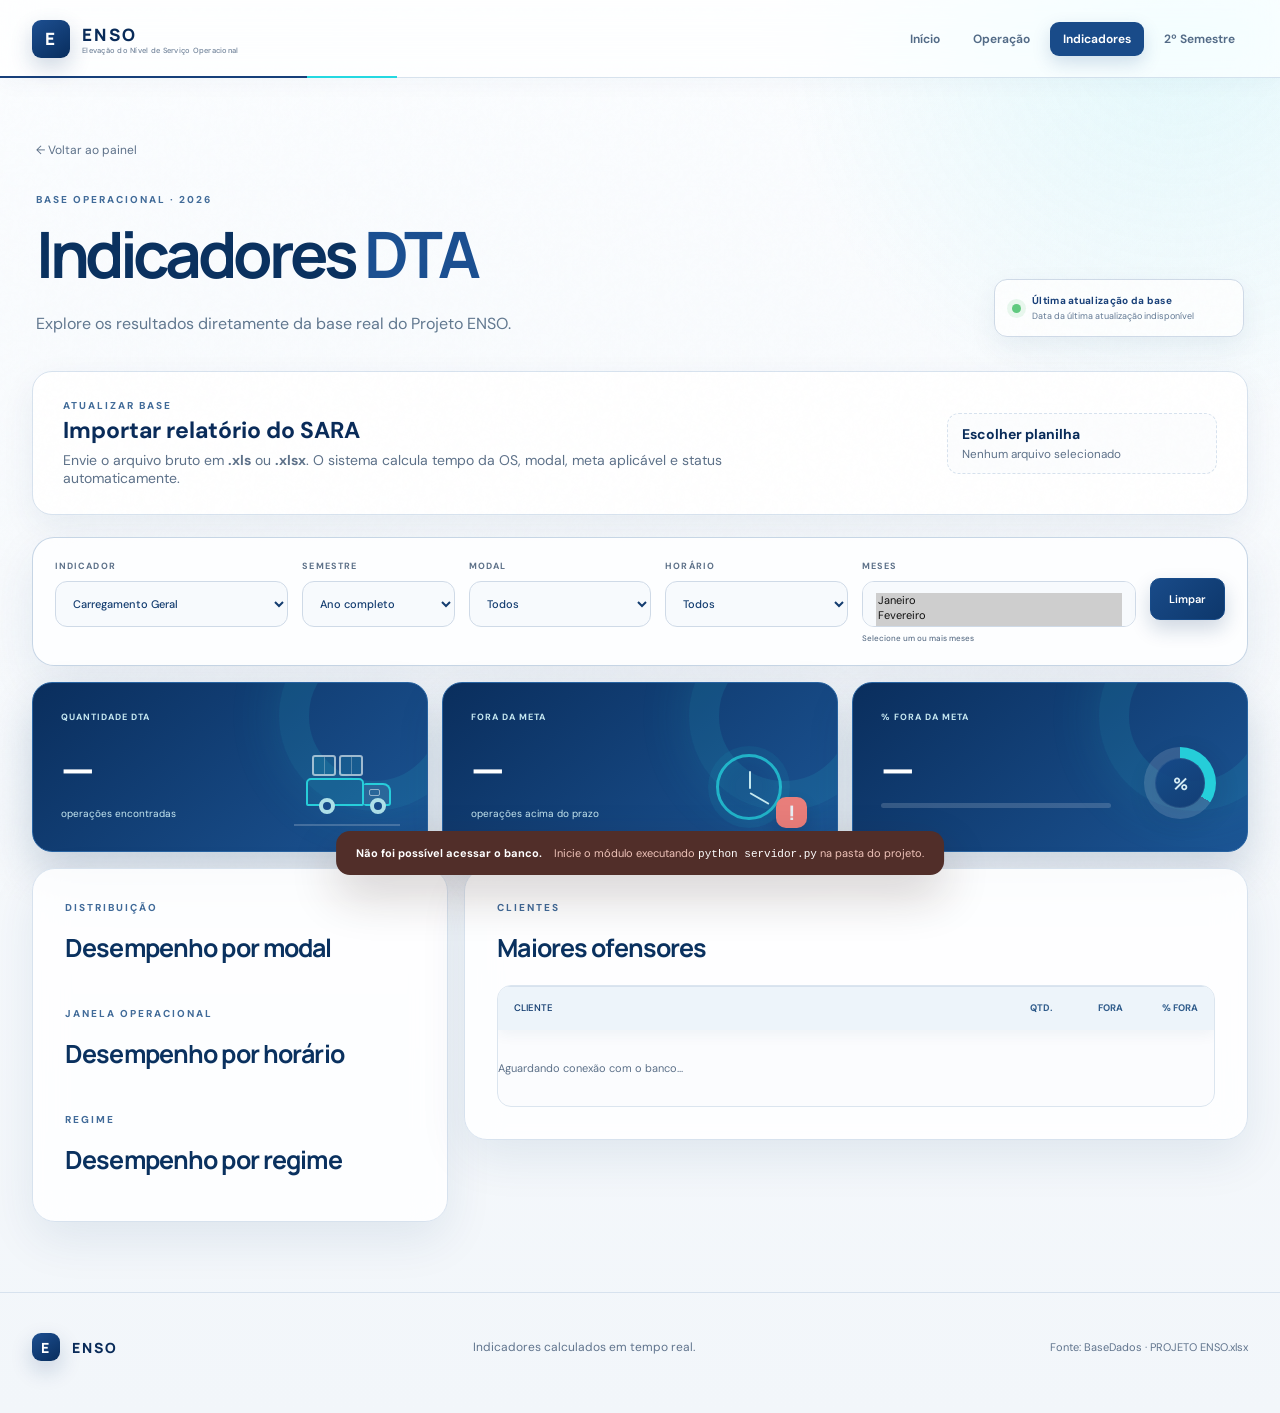
==== commit 5dae94a9: "Exibe data da última atualização da base" ====
--- a/paginas/indicadores-dta.html
+++ b/paginas/indicadores-dta.html
@@ -1,9 +1,9 @@
-<!doctype html><html lang="pt-BR"><head><meta charset="utf-8"><meta name="viewport" content="width=device-width,initial-scale=1"><link rel="icon" type="image/svg+xml" href="../images/favicon.svg"><title>ENSO | Indicadores DTA</title><link rel="preconnect" href="https://fonts.googleapis.com"><link rel="preconnect" href="https://fonts.gstatic.com" crossorigin><link href="https://fonts.googleapis.com/css2?family=DM+Sans:wght@400;500;600;700&family=Manrope:wght@600;700;800&display=swap" rel="stylesheet"><link rel="stylesheet" href="../css/style.css"><link rel="stylesheet" href="../css/indicadores.css?v=8"><link rel="stylesheet" href="../css/navigation.css"><link rel="stylesheet" href="../css/corporate.css?v=25"><link rel="stylesheet" href="../css/responsive.css?v=25"></head>
+<!doctype html><html lang="pt-BR"><head><meta charset="utf-8"><meta name="viewport" content="width=device-width,initial-scale=1"><link rel="icon" type="image/svg+xml" href="../images/favicon.svg"><title>ENSO | Indicadores DTA</title><link rel="preconnect" href="https://fonts.googleapis.com"><link rel="preconnect" href="https://fonts.gstatic.com" crossorigin><link href="https://fonts.googleapis.com/css2?family=DM+Sans:wght@400;500;600;700&family=Manrope:wght@600;700;800&display=swap" rel="stylesheet"><link rel="stylesheet" href="../css/style.css"><link rel="stylesheet" href="../css/indicadores.css?v=9"><link rel="stylesheet" href="../css/navigation.css"><link rel="stylesheet" href="../css/corporate.css?v=26"><link rel="stylesheet" href="../css/responsive.css?v=25"></head>
 <body data-theme="multilog"><div class="noise"></div><header class="topbar"><a class="brand" href="../index.html"><span class="brand-mark">E</span><span>ENSO<small>performance operacional</small></span></a><nav><a href="../index.html">Início</a><a href="operacao.html">Operação</a><a href="metas.html">Metas</a><a class="active" href="indicadores-dta.html">Indicadores DTA</a><a href="projeto-segundo-semestre.html">2º Semestre</a></nav><button class="icon-button" id="themeToggle" aria-label="Alternar tema">◐</button></header>
-<main class="data-page"><section class="data-hero"><div><a class="back" href="../index.html">← Voltar ao painel</a><p class="eyebrow">BASE OPERACIONAL · 2026</p><h1>Indicadores <em>DTA</em></h1><p class="lead">Explore os resultados diretamente da base real do Projeto ENSO.</p></div><div class="db-status"><i></i><span><b>Banco conectado</b><small id="lastUpdate">Consultando dados...</small></span></div></section>
+<main class="data-page"><section class="data-hero"><div><a class="back" href="../index.html">← Voltar ao painel</a><p class="eyebrow">BASE OPERACIONAL · 2026</p><h1>Indicadores <em>DTA</em></h1><p class="lead">Explore os resultados diretamente da base real do Projeto ENSO.</p></div><div class="db-status"><i></i><span><b>Última atualização da base</b><small id="lastUpdate">Consultando histórico...</small></span></div></section>
 <section class="import-panel"><div><p class="eyebrow">ATUALIZAR BASE</p><h2>Importar relatório do SARA</h2><p>Envie o arquivo bruto em <b>.xls</b> ou <b>.xlsx</b>. O sistema calcula tempo da OS, modal, meta aplicável e status automaticamente.</p></div><form id="importForm"><label class="file-picker"><input id="spreadsheet" name="planilha" type="file" accept=".xls,.xlsx" required><span>Escolher planilha</span><small id="fileName">Nenhum arquivo selecionado</small></label><button id="importButton" type="submit">Importar e analisar</button></form><p id="importMessage" class="import-message" hidden></p></section>
 <section class="filter-bar"><label>Indicador<select id="indicator"><option value="DTA">Descarga DTA</option><option value="DTA-S MARITIMO">DTA-S Marítimo</option><option value="DTA-S AEREO">DTA-S Aéreo</option></select></label><label>Modal<select id="modal"><option value="">Todos</option><option>MARITIMO</option><option>AEREO</option><option>TERRESTRE</option></select></label><label>Horário<select id="period"><option value="">Todos</option><option>07h - 12h</option><option>12h - 18h</option><option>18h - 22h</option><option>22h - 07h</option></select></label><label class="search">Cliente<input id="search" type="search" placeholder="Buscar cliente..."></label><button id="clearFilters">Limpar</button></section>
 <section class="data-kpis"><article><span>QUANTIDADE DTA</span><strong id="total">—</strong><small>operações encontradas</small></article><article><span>FORA DA META</span><strong id="outside">—</strong><small>operações acima do prazo</small></article><article class="risk"><span>% FORA DA META</span><strong id="percentage">—</strong><div class="risk-track"><i id="riskBar"></i></div></article></section>
 <section class="data-layout"><article class="panel dimension"><div class="panel-head"><div><p class="eyebrow">DISTRIBUIÇÃO</p><h2>Desempenho por modal</h2></div></div><div id="modalRows" class="metric-rows"></div><div class="panel-head second"><div><p class="eyebrow">JANELA OPERACIONAL</p><h2>Desempenho por horário</h2></div></div><div id="periodRows" class="metric-rows"></div></article>
 <article class="panel customer-panel"><div class="panel-head"><div><p class="eyebrow">CLIENTES</p><h2>Maiores ofensores</h2></div><span class="result-count" id="clientCount"></span></div><div class="customer-table"><div class="customer-row head"><span>Cliente</span><span>Qtd.</span><span>Fora</span><span>% fora</span></div><div id="customerRows"></div></div></article></section>
-<div class="api-error" id="apiError" hidden><strong>Não foi possível acessar o banco.</strong><span>Inicie o módulo executando <code>python servidor.py</code> na pasta do projeto.</span></div></main><footer><div class="brand"><span class="brand-mark">E</span><span>ENSO</span></div><p>Indicadores calculados em tempo real.</p><span>Fonte: BaseDados · PROJETO ENSO.xlsx</span></footer><script src="../js/supabase-config.js"></script><script src="../js/supabase-api.js?v=5"></script><script src="../js/script.js?v=25"></script><script src="../js/indicadores.js?v=5"></script></body></html>
+<div class="api-error" id="apiError" hidden><strong>Não foi possível acessar o banco.</strong><span>Inicie o módulo executando <code>python servidor.py</code> na pasta do projeto.</span></div></main><footer><div class="brand"><span class="brand-mark">E</span><span>ENSO</span></div><p>Indicadores calculados em tempo real.</p><span>Fonte: BaseDados · PROJETO ENSO.xlsx</span></footer><script src="../js/supabase-config.js"></script><script src="../js/supabase-api.js?v=6"></script><script src="../js/script.js?v=25"></script><script src="../js/indicadores.js?v=6"></script></body></html>
--- a/css/indicadores.css
+++ b/css/indicadores.css
@@ -6,6 +6,9 @@
 .filter-bar{grid-template-columns:1.15fr .75fr .9fr .9fr .9fr .9fr auto}
 .filter-bar{grid-template-columns:1.15fr .75fr .9fr .9fr 1.35fr auto}.month-filter{position:relative}.month-filter select{min-height:38px}.month-filter small{display:block;margin-top:4px;color:var(--muted);font-size:8px;font-weight:500;letter-spacing:0;text-transform:none}
 .data-page .filter-bar #clearFilters{align-self:start;margin-top:18px}
+.data-hero .db-status{min-width:250px;padding:14px 17px;border-color:#cfdae7;background:rgba(255,255,255,.78);box-shadow:0 10px 28px rgba(14,55,105,.07)}
+.data-hero .db-status b{color:#173f78;font-size:10px;letter-spacing:.03em}
+.data-hero .db-status small{color:#627994;font-size:9px;font-variant-numeric:tabular-nums}
 @media(max-width:1050px){.filter-bar{grid-template-columns:repeat(3,1fr)}}
 @media(max-width:570px){.data-page .filter-bar #clearFilters{margin-top:0}}
 .data-layout.no-customers{grid-template-columns:1fr}
--- a/css/corporate.css
+++ b/css/corporate.css
@@ -49,7 +49,7 @@
 footer{max-width:1320px;padding:34px 32px 46px}
 .api-error{border-radius:14px;box-shadow:0 20px 48px rgba(48,26,22,.2)}
 .pillar{scroll-margin-top:100px}.pillar:target{border-color:#8fca56;box-shadow:0 0 0 4px rgba(143,202,86,.12),var(--shadow)}
-.data-hero .db-status,#importButton{display:none}.import-panel{grid-template-columns:1fr auto}.import-panel form{justify-content:flex-end}.file-picker{min-width:270px}
+#importButton{display:none}.import-panel{grid-template-columns:1fr auto}.import-panel form{justify-content:flex-end}.file-picker{min-width:270px}
 body.dark{background:#0c1f1c}.dark .topbar{background:rgba(12,31,28,.88)}.dark .topbar nav a.active{background:#17312d}.dark .filter-bar select,.dark .filter-bar input,.dark .owner-select,.dark .deadline-input,.dark .status-select{background:#102723;border-color:#29433e}
 @media(max-width:1050px){.topbar{padding-left:24px;padding-right:24px}.topbar nav{border-top:1px solid var(--line)}main{padding-left:24px;padding-right:24px}}
 @media(max-width:800px){.hero,.data-hero{padding-top:42px}.panel{padding:24px}.enso-overview{padding:24px!important}.project-origin{padding:28px!important}.overview-pillars article,.overview-pillars article.last{grid-template-columns:40px minmax(0,1fr);padding:19px}.pillar-status{grid-column:2;justify-self:start}.filter-bar{padding:16px}}
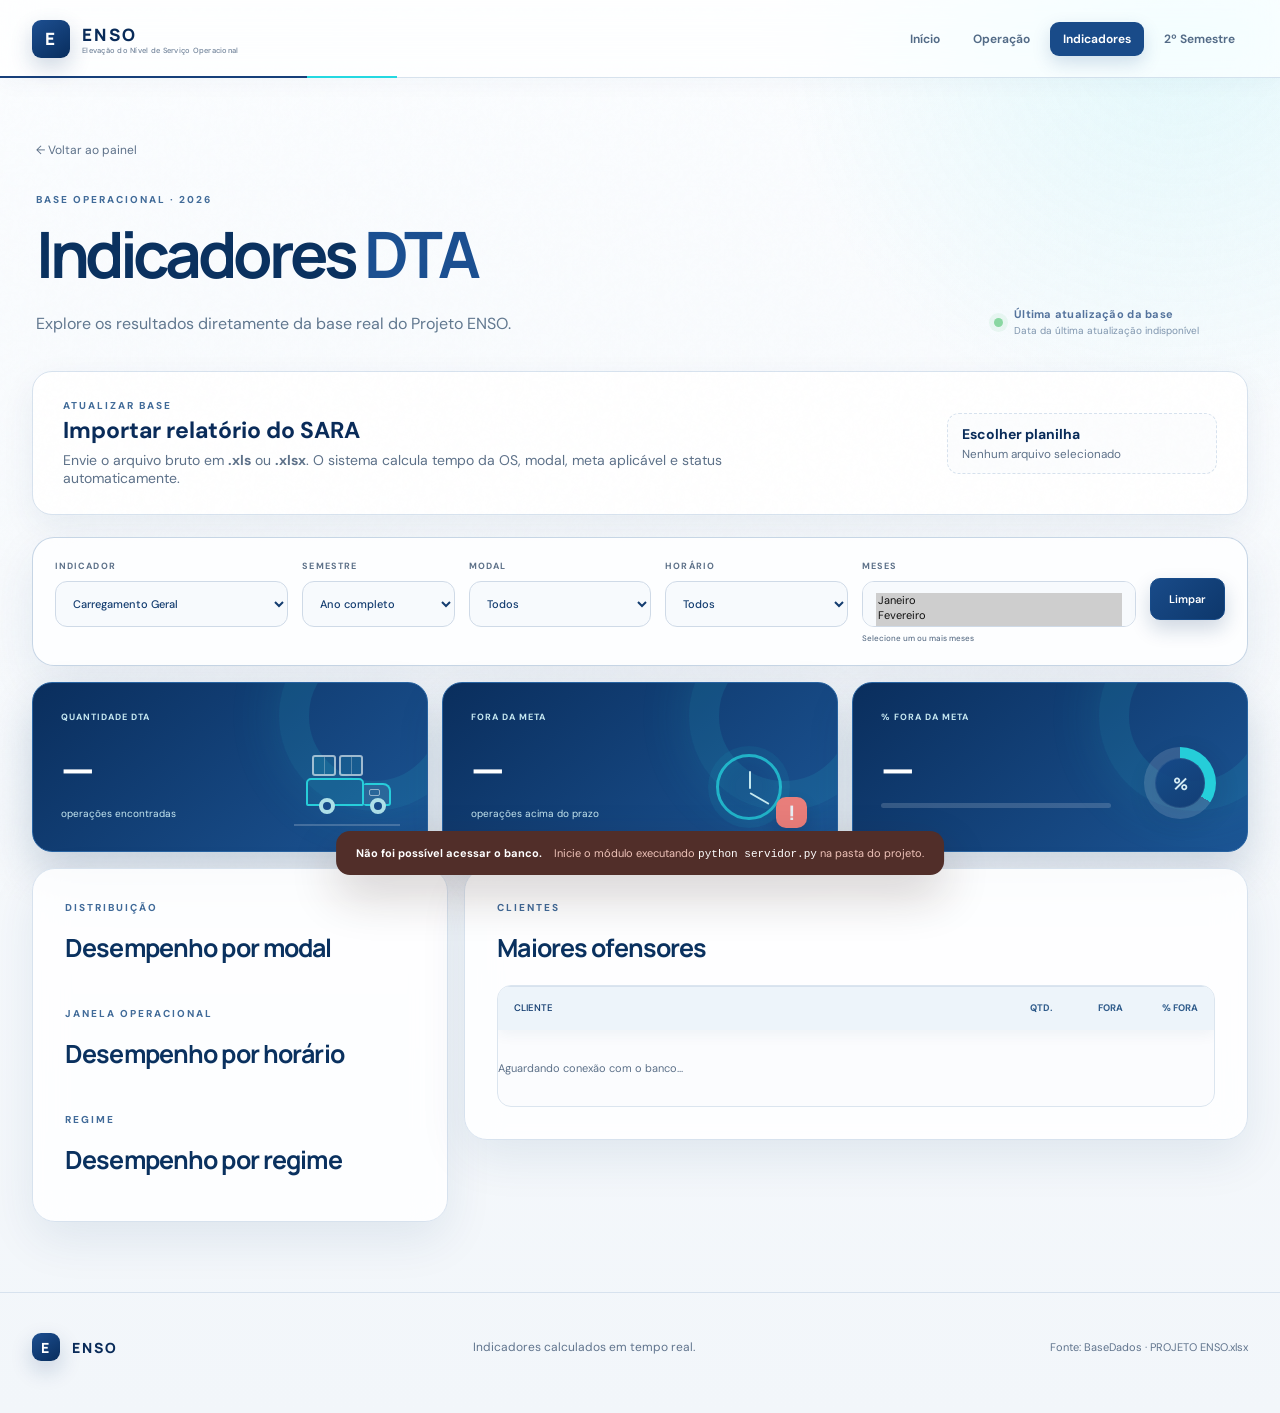
==== commit a1266035: "Simplifica legenda da atualização da base" ====
--- a/paginas/indicadores-dta.html
+++ b/paginas/indicadores-dta.html
@@ -1,4 +1,4 @@
-<!doctype html><html lang="pt-BR"><head><meta charset="utf-8"><meta name="viewport" content="width=device-width,initial-scale=1"><link rel="icon" type="image/svg+xml" href="../images/favicon.svg"><title>ENSO | Indicadores DTA</title><link rel="preconnect" href="https://fonts.googleapis.com"><link rel="preconnect" href="https://fonts.gstatic.com" crossorigin><link href="https://fonts.googleapis.com/css2?family=DM+Sans:wght@400;500;600;700&family=Manrope:wght@600;700;800&display=swap" rel="stylesheet"><link rel="stylesheet" href="../css/style.css"><link rel="stylesheet" href="../css/indicadores.css?v=9"><link rel="stylesheet" href="../css/navigation.css"><link rel="stylesheet" href="../css/corporate.css?v=26"><link rel="stylesheet" href="../css/responsive.css?v=25"></head>
+<!doctype html><html lang="pt-BR"><head><meta charset="utf-8"><meta name="viewport" content="width=device-width,initial-scale=1"><link rel="icon" type="image/svg+xml" href="../images/favicon.svg"><title>ENSO | Indicadores DTA</title><link rel="preconnect" href="https://fonts.googleapis.com"><link rel="preconnect" href="https://fonts.gstatic.com" crossorigin><link href="https://fonts.googleapis.com/css2?family=DM+Sans:wght@400;500;600;700&family=Manrope:wght@600;700;800&display=swap" rel="stylesheet"><link rel="stylesheet" href="../css/style.css"><link rel="stylesheet" href="../css/indicadores.css?v=10"><link rel="stylesheet" href="../css/navigation.css"><link rel="stylesheet" href="../css/corporate.css?v=26"><link rel="stylesheet" href="../css/responsive.css?v=25"></head>
 <body data-theme="multilog"><div class="noise"></div><header class="topbar"><a class="brand" href="../index.html"><span class="brand-mark">E</span><span>ENSO<small>performance operacional</small></span></a><nav><a href="../index.html">Início</a><a href="operacao.html">Operação</a><a href="metas.html">Metas</a><a class="active" href="indicadores-dta.html">Indicadores DTA</a><a href="projeto-segundo-semestre.html">2º Semestre</a></nav><button class="icon-button" id="themeToggle" aria-label="Alternar tema">◐</button></header>
 <main class="data-page"><section class="data-hero"><div><a class="back" href="../index.html">← Voltar ao painel</a><p class="eyebrow">BASE OPERACIONAL · 2026</p><h1>Indicadores <em>DTA</em></h1><p class="lead">Explore os resultados diretamente da base real do Projeto ENSO.</p></div><div class="db-status"><i></i><span><b>Última atualização da base</b><small id="lastUpdate">Consultando histórico...</small></span></div></section>
 <section class="import-panel"><div><p class="eyebrow">ATUALIZAR BASE</p><h2>Importar relatório do SARA</h2><p>Envie o arquivo bruto em <b>.xls</b> ou <b>.xlsx</b>. O sistema calcula tempo da OS, modal, meta aplicável e status automaticamente.</p></div><form id="importForm"><label class="file-picker"><input id="spreadsheet" name="planilha" type="file" accept=".xls,.xlsx" required><span>Escolher planilha</span><small id="fileName">Nenhum arquivo selecionado</small></label><button id="importButton" type="submit">Importar e analisar</button></form><p id="importMessage" class="import-message" hidden></p></section>
--- a/css/indicadores.css
+++ b/css/indicadores.css
@@ -6,9 +6,9 @@
 .filter-bar{grid-template-columns:1.15fr .75fr .9fr .9fr .9fr .9fr auto}
 .filter-bar{grid-template-columns:1.15fr .75fr .9fr .9fr 1.35fr auto}.month-filter{position:relative}.month-filter select{min-height:38px}.month-filter small{display:block;margin-top:4px;color:var(--muted);font-size:8px;font-weight:500;letter-spacing:0;text-transform:none}
 .data-page .filter-bar #clearFilters{align-self:start;margin-top:18px}
-.data-hero .db-status{min-width:250px;padding:14px 17px;border-color:#cfdae7;background:rgba(255,255,255,.78);box-shadow:0 10px 28px rgba(14,55,105,.07)}
-.data-hero .db-status b{color:#173f78;font-size:10px;letter-spacing:.03em}
-.data-hero .db-status small{color:#627994;font-size:9px;font-variant-numeric:tabular-nums}
+.data-hero .db-status{min-width:250px;padding:0;border:0;background:transparent;box-shadow:none;opacity:.72}
+.data-hero .db-status b{color:#173f78;font-size:11px;letter-spacing:.025em}
+.data-hero .db-status small{color:#536f90;font-size:10px;font-variant-numeric:tabular-nums}
 @media(max-width:1050px){.filter-bar{grid-template-columns:repeat(3,1fr)}}
 @media(max-width:570px){.data-page .filter-bar #clearFilters{margin-top:0}}
 .data-layout.no-customers{grid-template-columns:1fr}
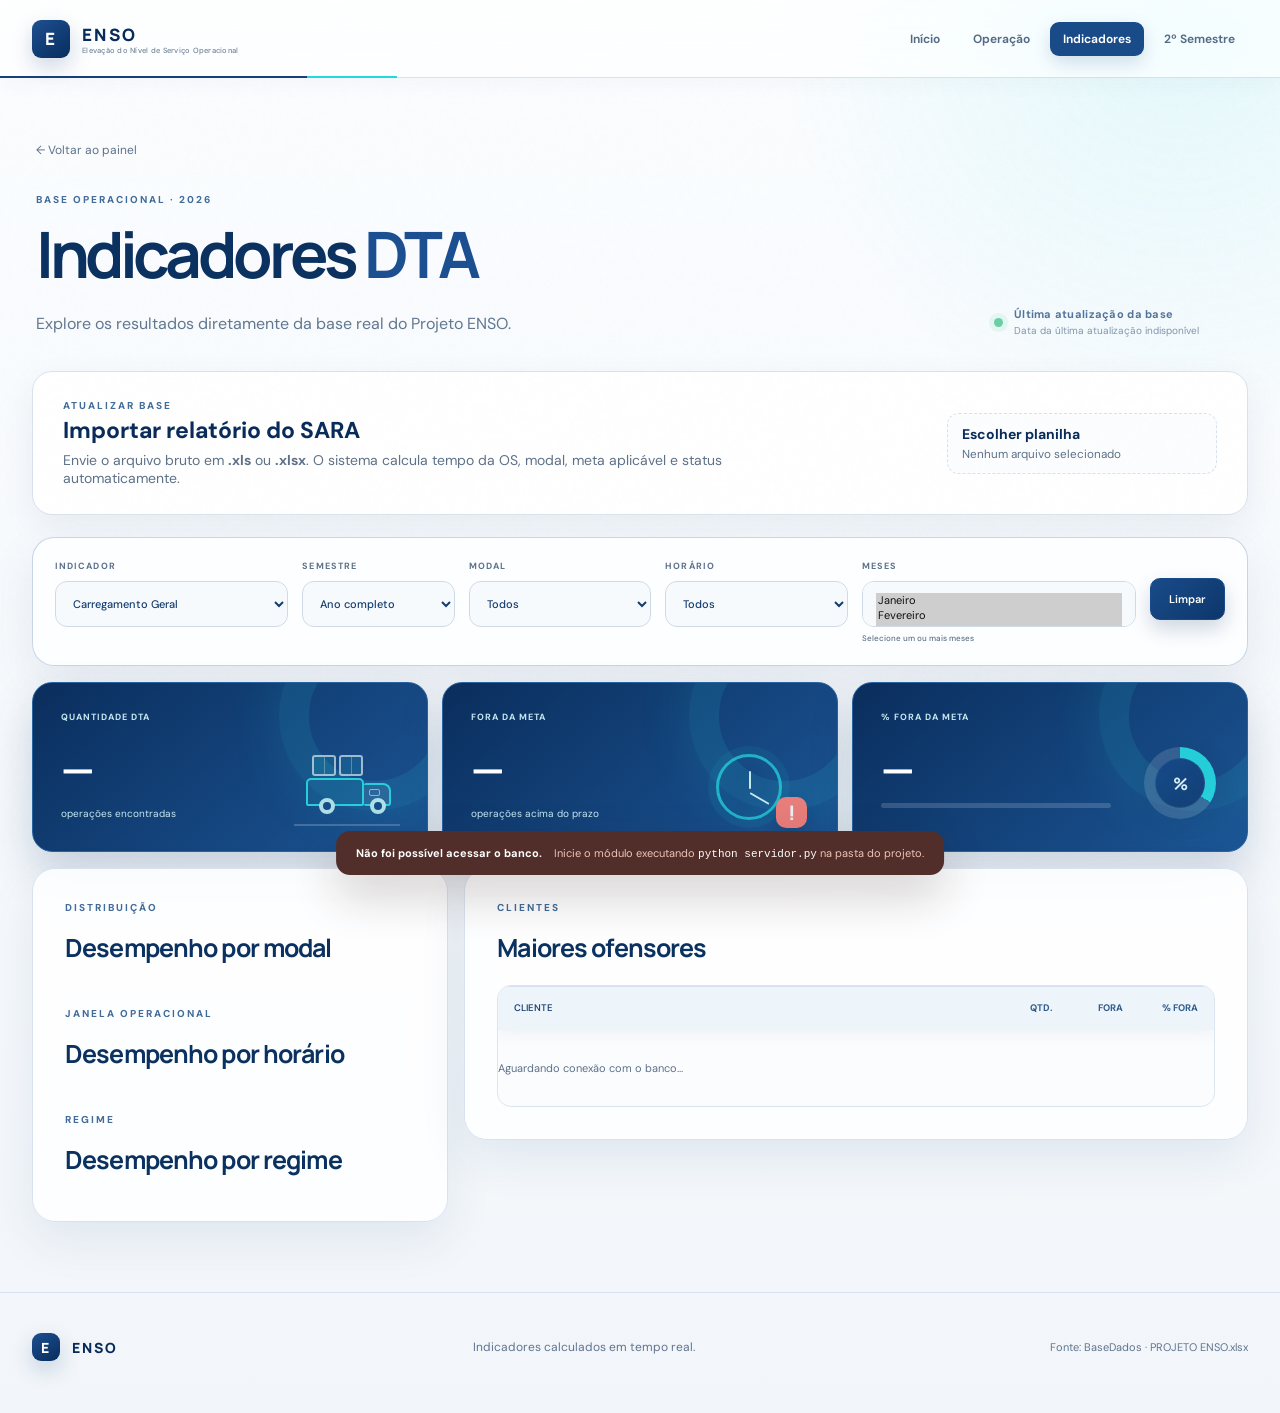
==== commit 66af735f: "Garante exibição da legenda da base" ====
--- a/paginas/indicadores-dta.html
+++ b/paginas/indicadores-dta.html
@@ -1,6 +1,6 @@
-<!doctype html><html lang="pt-BR"><head><meta charset="utf-8"><meta name="viewport" content="width=device-width,initial-scale=1"><link rel="icon" type="image/svg+xml" href="../images/favicon.svg"><title>ENSO | Indicadores DTA</title><link rel="preconnect" href="https://fonts.googleapis.com"><link rel="preconnect" href="https://fonts.gstatic.com" crossorigin><link href="https://fonts.googleapis.com/css2?family=DM+Sans:wght@400;500;600;700&family=Manrope:wght@600;700;800&display=swap" rel="stylesheet"><link rel="stylesheet" href="../css/style.css"><link rel="stylesheet" href="../css/indicadores.css?v=10"><link rel="stylesheet" href="../css/navigation.css"><link rel="stylesheet" href="../css/corporate.css?v=26"><link rel="stylesheet" href="../css/responsive.css?v=25"></head>
+<!doctype html><html lang="pt-BR"><head><meta charset="utf-8"><meta name="viewport" content="width=device-width,initial-scale=1"><link rel="icon" type="image/svg+xml" href="../images/favicon.svg"><title>ENSO | Indicadores DTA</title><link rel="preconnect" href="https://fonts.googleapis.com"><link rel="preconnect" href="https://fonts.gstatic.com" crossorigin><link href="https://fonts.googleapis.com/css2?family=DM+Sans:wght@400;500;600;700&family=Manrope:wght@600;700;800&display=swap" rel="stylesheet"><link rel="stylesheet" href="../css/style.css"><link rel="stylesheet" href="../css/indicadores.css?v=11"><link rel="stylesheet" href="../css/navigation.css"><link rel="stylesheet" href="../css/corporate.css?v=26"><link rel="stylesheet" href="../css/responsive.css?v=25"></head>
 <body data-theme="multilog"><div class="noise"></div><header class="topbar"><a class="brand" href="../index.html"><span class="brand-mark">E</span><span>ENSO<small>performance operacional</small></span></a><nav><a href="../index.html">Início</a><a href="operacao.html">Operação</a><a href="metas.html">Metas</a><a class="active" href="indicadores-dta.html">Indicadores DTA</a><a href="projeto-segundo-semestre.html">2º Semestre</a></nav><button class="icon-button" id="themeToggle" aria-label="Alternar tema">◐</button></header>
-<main class="data-page"><section class="data-hero"><div><a class="back" href="../index.html">← Voltar ao painel</a><p class="eyebrow">BASE OPERACIONAL · 2026</p><h1>Indicadores <em>DTA</em></h1><p class="lead">Explore os resultados diretamente da base real do Projeto ENSO.</p></div><div class="db-status"><i></i><span><b>Última atualização da base</b><small id="lastUpdate">Consultando histórico...</small></span></div></section>
+<main class="data-page"><section class="data-hero"><div><a class="back" href="../index.html">← Voltar ao painel</a><p class="eyebrow">BASE OPERACIONAL · 2026</p><h1>Indicadores <em>DTA</em></h1><p class="lead">Explore os resultados diretamente da base real do Projeto ENSO.</p></div><div class="base-update-note"><i></i><span><b>Última atualização da base</b><small id="lastUpdate">Consultando histórico...</small></span></div></section>
 <section class="import-panel"><div><p class="eyebrow">ATUALIZAR BASE</p><h2>Importar relatório do SARA</h2><p>Envie o arquivo bruto em <b>.xls</b> ou <b>.xlsx</b>. O sistema calcula tempo da OS, modal, meta aplicável e status automaticamente.</p></div><form id="importForm"><label class="file-picker"><input id="spreadsheet" name="planilha" type="file" accept=".xls,.xlsx" required><span>Escolher planilha</span><small id="fileName">Nenhum arquivo selecionado</small></label><button id="importButton" type="submit">Importar e analisar</button></form><p id="importMessage" class="import-message" hidden></p></section>
 <section class="filter-bar"><label>Indicador<select id="indicator"><option value="DTA">Descarga DTA</option><option value="DTA-S MARITIMO">DTA-S Marítimo</option><option value="DTA-S AEREO">DTA-S Aéreo</option></select></label><label>Modal<select id="modal"><option value="">Todos</option><option>MARITIMO</option><option>AEREO</option><option>TERRESTRE</option></select></label><label>Horário<select id="period"><option value="">Todos</option><option>07h - 12h</option><option>12h - 18h</option><option>18h - 22h</option><option>22h - 07h</option></select></label><label class="search">Cliente<input id="search" type="search" placeholder="Buscar cliente..."></label><button id="clearFilters">Limpar</button></section>
 <section class="data-kpis"><article><span>QUANTIDADE DTA</span><strong id="total">—</strong><small>operações encontradas</small></article><article><span>FORA DA META</span><strong id="outside">—</strong><small>operações acima do prazo</small></article><article class="risk"><span>% FORA DA META</span><strong id="percentage">—</strong><div class="risk-track"><i id="riskBar"></i></div></article></section>
--- a/css/indicadores.css
+++ b/css/indicadores.css
@@ -6,11 +6,14 @@
 .filter-bar{grid-template-columns:1.15fr .75fr .9fr .9fr .9fr .9fr auto}
 .filter-bar{grid-template-columns:1.15fr .75fr .9fr .9fr 1.35fr auto}.month-filter{position:relative}.month-filter select{min-height:38px}.month-filter small{display:block;margin-top:4px;color:var(--muted);font-size:8px;font-weight:500;letter-spacing:0;text-transform:none}
 .data-page .filter-bar #clearFilters{align-self:start;margin-top:18px}
-.data-hero .db-status{min-width:250px;padding:0;border:0;background:transparent;box-shadow:none;opacity:.72}
-.data-hero .db-status b{color:#173f78;font-size:11px;letter-spacing:.025em}
-.data-hero .db-status small{color:#536f90;font-size:10px;font-variant-numeric:tabular-nums}
+.data-hero .base-update-note{display:flex!important;align-items:center;gap:11px;min-width:250px;padding:0;border:0;background:transparent;box-shadow:none;opacity:.72}
+.data-hero .base-update-note i{flex:0 0 auto;width:9px;height:9px;border-radius:50%;background:#36bd81;box-shadow:0 0 0 5px rgba(54,189,129,.13)}
+.data-hero .base-update-note b,.data-hero .base-update-note small{display:block}
+.data-hero .base-update-note b{color:#173f78;font-size:11px;letter-spacing:.025em}
+.data-hero .base-update-note small{margin-top:3px;color:#536f90;font-size:10px;font-variant-numeric:tabular-nums}
 @media(max-width:1050px){.filter-bar{grid-template-columns:repeat(3,1fr)}}
 @media(max-width:570px){.data-page .filter-bar #clearFilters{margin-top:0}}
+@media(max-width:900px){.data-hero .base-update-note{width:max-content;margin-top:22px}}
 .data-layout.no-customers{grid-template-columns:1fr}
 .import-loading{position:fixed;inset:0;z-index:9999;display:grid;place-items:center;padding:24px;background:rgba(226,237,247,.52);backdrop-filter:blur(10px) saturate(90%);-webkit-backdrop-filter:blur(10px) saturate(90%)}
 .import-loading[hidden]{display:none}.is-importing{overflow:hidden}
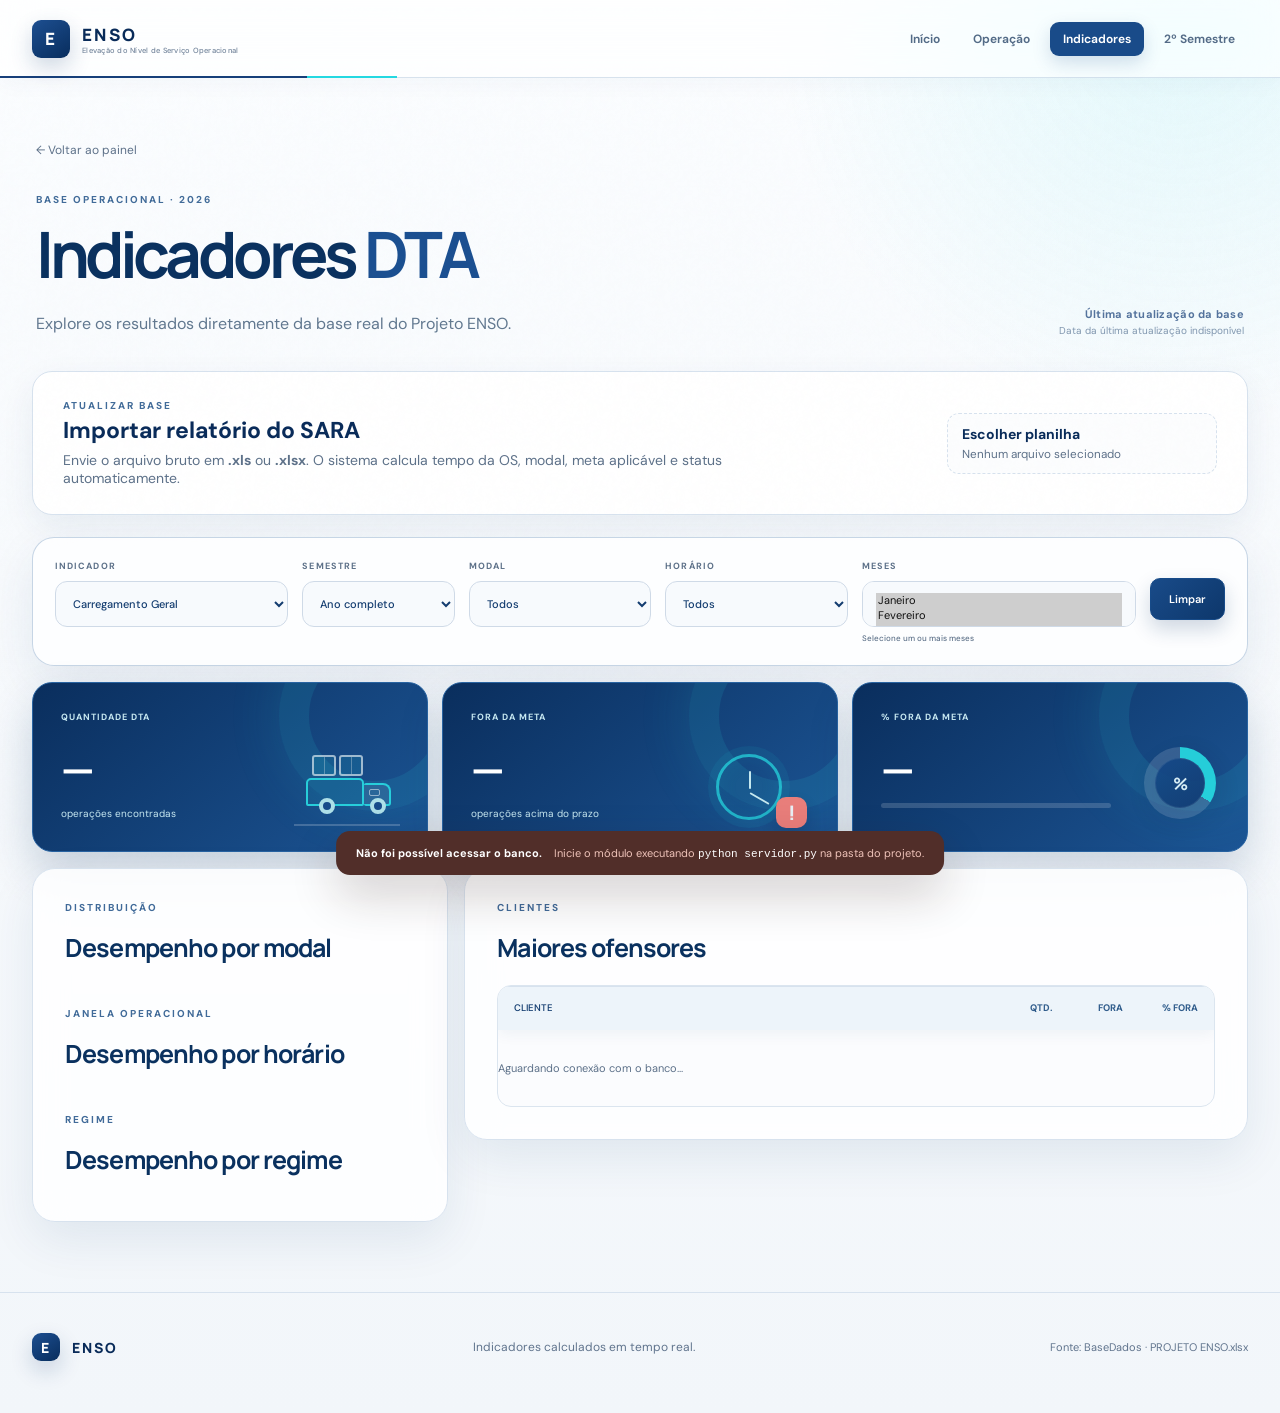
==== commit bc14540a: "Alinha legenda à direita do painel" ====
--- a/paginas/indicadores-dta.html
+++ b/paginas/indicadores-dta.html
@@ -1,6 +1,6 @@
-<!doctype html><html lang="pt-BR"><head><meta charset="utf-8"><meta name="viewport" content="width=device-width,initial-scale=1"><link rel="icon" type="image/svg+xml" href="../images/favicon.svg"><title>ENSO | Indicadores DTA</title><link rel="preconnect" href="https://fonts.googleapis.com"><link rel="preconnect" href="https://fonts.gstatic.com" crossorigin><link href="https://fonts.googleapis.com/css2?family=DM+Sans:wght@400;500;600;700&family=Manrope:wght@600;700;800&display=swap" rel="stylesheet"><link rel="stylesheet" href="../css/style.css"><link rel="stylesheet" href="../css/indicadores.css?v=11"><link rel="stylesheet" href="../css/navigation.css"><link rel="stylesheet" href="../css/corporate.css?v=26"><link rel="stylesheet" href="../css/responsive.css?v=25"></head>
+<!doctype html><html lang="pt-BR"><head><meta charset="utf-8"><meta name="viewport" content="width=device-width,initial-scale=1"><link rel="icon" type="image/svg+xml" href="../images/favicon.svg"><title>ENSO | Indicadores DTA</title><link rel="preconnect" href="https://fonts.googleapis.com"><link rel="preconnect" href="https://fonts.gstatic.com" crossorigin><link href="https://fonts.googleapis.com/css2?family=DM+Sans:wght@400;500;600;700&family=Manrope:wght@600;700;800&display=swap" rel="stylesheet"><link rel="stylesheet" href="../css/style.css"><link rel="stylesheet" href="../css/indicadores.css?v=12"><link rel="stylesheet" href="../css/navigation.css"><link rel="stylesheet" href="../css/corporate.css?v=26"><link rel="stylesheet" href="../css/responsive.css?v=25"></head>
 <body data-theme="multilog"><div class="noise"></div><header class="topbar"><a class="brand" href="../index.html"><span class="brand-mark">E</span><span>ENSO<small>performance operacional</small></span></a><nav><a href="../index.html">Início</a><a href="operacao.html">Operação</a><a href="metas.html">Metas</a><a class="active" href="indicadores-dta.html">Indicadores DTA</a><a href="projeto-segundo-semestre.html">2º Semestre</a></nav><button class="icon-button" id="themeToggle" aria-label="Alternar tema">◐</button></header>
-<main class="data-page"><section class="data-hero"><div><a class="back" href="../index.html">← Voltar ao painel</a><p class="eyebrow">BASE OPERACIONAL · 2026</p><h1>Indicadores <em>DTA</em></h1><p class="lead">Explore os resultados diretamente da base real do Projeto ENSO.</p></div><div class="base-update-note"><i></i><span><b>Última atualização da base</b><small id="lastUpdate">Consultando histórico...</small></span></div></section>
+<main class="data-page"><section class="data-hero"><div><a class="back" href="../index.html">← Voltar ao painel</a><p class="eyebrow">BASE OPERACIONAL · 2026</p><h1>Indicadores <em>DTA</em></h1><p class="lead">Explore os resultados diretamente da base real do Projeto ENSO.</p></div><div class="base-update-note"><span><b>Última atualização da base</b><small id="lastUpdate">Consultando histórico...</small></span></div></section>
 <section class="import-panel"><div><p class="eyebrow">ATUALIZAR BASE</p><h2>Importar relatório do SARA</h2><p>Envie o arquivo bruto em <b>.xls</b> ou <b>.xlsx</b>. O sistema calcula tempo da OS, modal, meta aplicável e status automaticamente.</p></div><form id="importForm"><label class="file-picker"><input id="spreadsheet" name="planilha" type="file" accept=".xls,.xlsx" required><span>Escolher planilha</span><small id="fileName">Nenhum arquivo selecionado</small></label><button id="importButton" type="submit">Importar e analisar</button></form><p id="importMessage" class="import-message" hidden></p></section>
 <section class="filter-bar"><label>Indicador<select id="indicator"><option value="DTA">Descarga DTA</option><option value="DTA-S MARITIMO">DTA-S Marítimo</option><option value="DTA-S AEREO">DTA-S Aéreo</option></select></label><label>Modal<select id="modal"><option value="">Todos</option><option>MARITIMO</option><option>AEREO</option><option>TERRESTRE</option></select></label><label>Horário<select id="period"><option value="">Todos</option><option>07h - 12h</option><option>12h - 18h</option><option>18h - 22h</option><option>22h - 07h</option></select></label><label class="search">Cliente<input id="search" type="search" placeholder="Buscar cliente..."></label><button id="clearFilters">Limpar</button></section>
 <section class="data-kpis"><article><span>QUANTIDADE DTA</span><strong id="total">—</strong><small>operações encontradas</small></article><article><span>FORA DA META</span><strong id="outside">—</strong><small>operações acima do prazo</small></article><article class="risk"><span>% FORA DA META</span><strong id="percentage">—</strong><div class="risk-track"><i id="riskBar"></i></div></article></section>
--- a/css/indicadores.css
+++ b/css/indicadores.css
@@ -6,8 +6,7 @@
 .filter-bar{grid-template-columns:1.15fr .75fr .9fr .9fr .9fr .9fr auto}
 .filter-bar{grid-template-columns:1.15fr .75fr .9fr .9fr 1.35fr auto}.month-filter{position:relative}.month-filter select{min-height:38px}.month-filter small{display:block;margin-top:4px;color:var(--muted);font-size:8px;font-weight:500;letter-spacing:0;text-transform:none}
 .data-page .filter-bar #clearFilters{align-self:start;margin-top:18px}
-.data-hero .base-update-note{display:flex!important;align-items:center;gap:11px;min-width:250px;padding:0;border:0;background:transparent;box-shadow:none;opacity:.72}
-.data-hero .base-update-note i{flex:0 0 auto;width:9px;height:9px;border-radius:50%;background:#36bd81;box-shadow:0 0 0 5px rgba(54,189,129,.13)}
+.data-hero .base-update-note{display:flex!important;align-items:center;justify-content:flex-end;min-width:250px;padding:0;border:0;background:transparent;box-shadow:none;text-align:right;opacity:.72}
 .data-hero .base-update-note b,.data-hero .base-update-note small{display:block}
 .data-hero .base-update-note b{color:#173f78;font-size:11px;letter-spacing:.025em}
 .data-hero .base-update-note small{margin-top:3px;color:#536f90;font-size:10px;font-variant-numeric:tabular-nums}
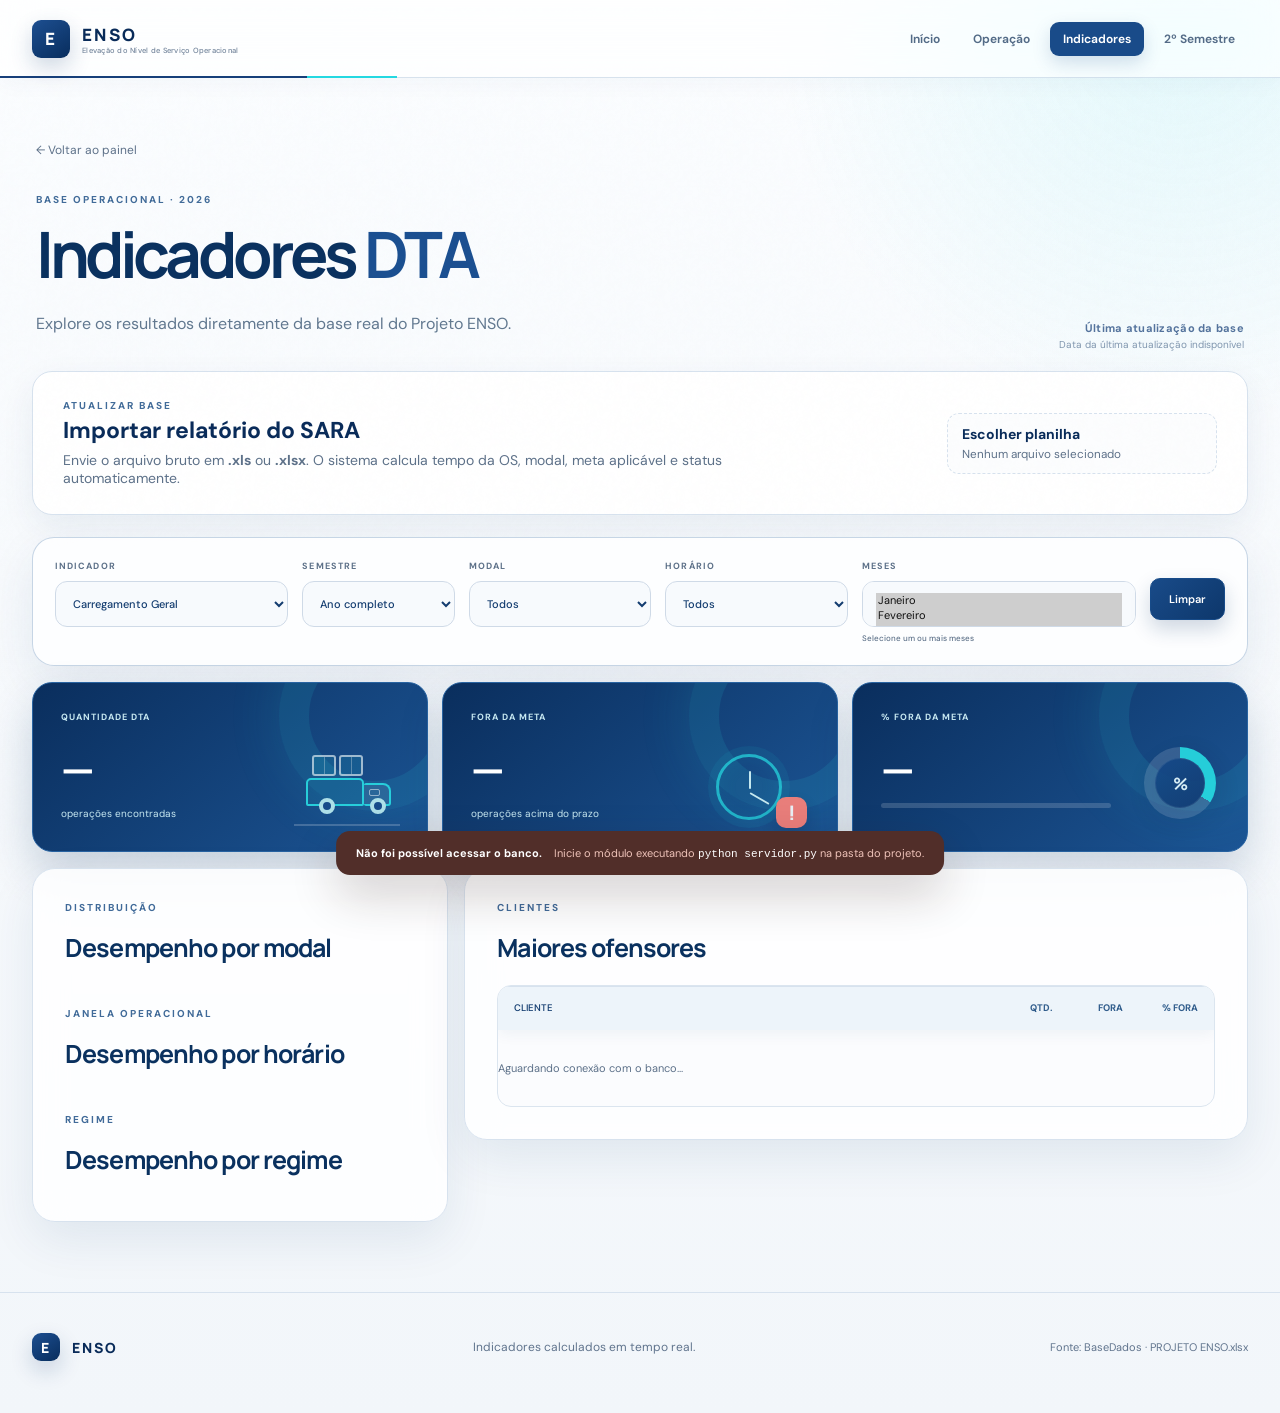
==== commit a072f69e: "Ajusta altura da legenda da base" ====
--- a/paginas/indicadores-dta.html
+++ b/paginas/indicadores-dta.html
@@ -1,4 +1,4 @@
-<!doctype html><html lang="pt-BR"><head><meta charset="utf-8"><meta name="viewport" content="width=device-width,initial-scale=1"><link rel="icon" type="image/svg+xml" href="../images/favicon.svg"><title>ENSO | Indicadores DTA</title><link rel="preconnect" href="https://fonts.googleapis.com"><link rel="preconnect" href="https://fonts.gstatic.com" crossorigin><link href="https://fonts.googleapis.com/css2?family=DM+Sans:wght@400;500;600;700&family=Manrope:wght@600;700;800&display=swap" rel="stylesheet"><link rel="stylesheet" href="../css/style.css"><link rel="stylesheet" href="../css/indicadores.css?v=12"><link rel="stylesheet" href="../css/navigation.css"><link rel="stylesheet" href="../css/corporate.css?v=26"><link rel="stylesheet" href="../css/responsive.css?v=25"></head>
+<!doctype html><html lang="pt-BR"><head><meta charset="utf-8"><meta name="viewport" content="width=device-width,initial-scale=1"><link rel="icon" type="image/svg+xml" href="../images/favicon.svg"><title>ENSO | Indicadores DTA</title><link rel="preconnect" href="https://fonts.googleapis.com"><link rel="preconnect" href="https://fonts.gstatic.com" crossorigin><link href="https://fonts.googleapis.com/css2?family=DM+Sans:wght@400;500;600;700&family=Manrope:wght@600;700;800&display=swap" rel="stylesheet"><link rel="stylesheet" href="../css/style.css"><link rel="stylesheet" href="../css/indicadores.css?v=13"><link rel="stylesheet" href="../css/navigation.css"><link rel="stylesheet" href="../css/corporate.css?v=26"><link rel="stylesheet" href="../css/responsive.css?v=25"></head>
 <body data-theme="multilog"><div class="noise"></div><header class="topbar"><a class="brand" href="../index.html"><span class="brand-mark">E</span><span>ENSO<small>performance operacional</small></span></a><nav><a href="../index.html">Início</a><a href="operacao.html">Operação</a><a href="metas.html">Metas</a><a class="active" href="indicadores-dta.html">Indicadores DTA</a><a href="projeto-segundo-semestre.html">2º Semestre</a></nav><button class="icon-button" id="themeToggle" aria-label="Alternar tema">◐</button></header>
 <main class="data-page"><section class="data-hero"><div><a class="back" href="../index.html">← Voltar ao painel</a><p class="eyebrow">BASE OPERACIONAL · 2026</p><h1>Indicadores <em>DTA</em></h1><p class="lead">Explore os resultados diretamente da base real do Projeto ENSO.</p></div><div class="base-update-note"><span><b>Última atualização da base</b><small id="lastUpdate">Consultando histórico...</small></span></div></section>
 <section class="import-panel"><div><p class="eyebrow">ATUALIZAR BASE</p><h2>Importar relatório do SARA</h2><p>Envie o arquivo bruto em <b>.xls</b> ou <b>.xlsx</b>. O sistema calcula tempo da OS, modal, meta aplicável e status automaticamente.</p></div><form id="importForm"><label class="file-picker"><input id="spreadsheet" name="planilha" type="file" accept=".xls,.xlsx" required><span>Escolher planilha</span><small id="fileName">Nenhum arquivo selecionado</small></label><button id="importButton" type="submit">Importar e analisar</button></form><p id="importMessage" class="import-message" hidden></p></section>
--- a/css/indicadores.css
+++ b/css/indicadores.css
@@ -6,13 +6,13 @@
 .filter-bar{grid-template-columns:1.15fr .75fr .9fr .9fr .9fr .9fr auto}
 .filter-bar{grid-template-columns:1.15fr .75fr .9fr .9fr 1.35fr auto}.month-filter{position:relative}.month-filter select{min-height:38px}.month-filter small{display:block;margin-top:4px;color:var(--muted);font-size:8px;font-weight:500;letter-spacing:0;text-transform:none}
 .data-page .filter-bar #clearFilters{align-self:start;margin-top:18px}
-.data-hero .base-update-note{display:flex!important;align-items:center;justify-content:flex-end;min-width:250px;padding:0;border:0;background:transparent;box-shadow:none;text-align:right;opacity:.72}
+.data-hero .base-update-note{display:flex!important;align-items:center;justify-content:flex-end;min-width:250px;padding:0;border:0;background:transparent;box-shadow:none;text-align:right;opacity:.72;transform:translateY(14px)}
 .data-hero .base-update-note b,.data-hero .base-update-note small{display:block}
 .data-hero .base-update-note b{color:#173f78;font-size:11px;letter-spacing:.025em}
 .data-hero .base-update-note small{margin-top:3px;color:#536f90;font-size:10px;font-variant-numeric:tabular-nums}
 @media(max-width:1050px){.filter-bar{grid-template-columns:repeat(3,1fr)}}
 @media(max-width:570px){.data-page .filter-bar #clearFilters{margin-top:0}}
-@media(max-width:900px){.data-hero .base-update-note{width:max-content;margin-top:22px}}
+@media(max-width:900px){.data-hero .base-update-note{width:max-content;margin-top:22px;transform:none}}
 .data-layout.no-customers{grid-template-columns:1fr}
 .import-loading{position:fixed;inset:0;z-index:9999;display:grid;place-items:center;padding:24px;background:rgba(226,237,247,.52);backdrop-filter:blur(10px) saturate(90%);-webkit-backdrop-filter:blur(10px) saturate(90%)}
 .import-loading[hidden]{display:none}.is-importing{overflow:hidden}
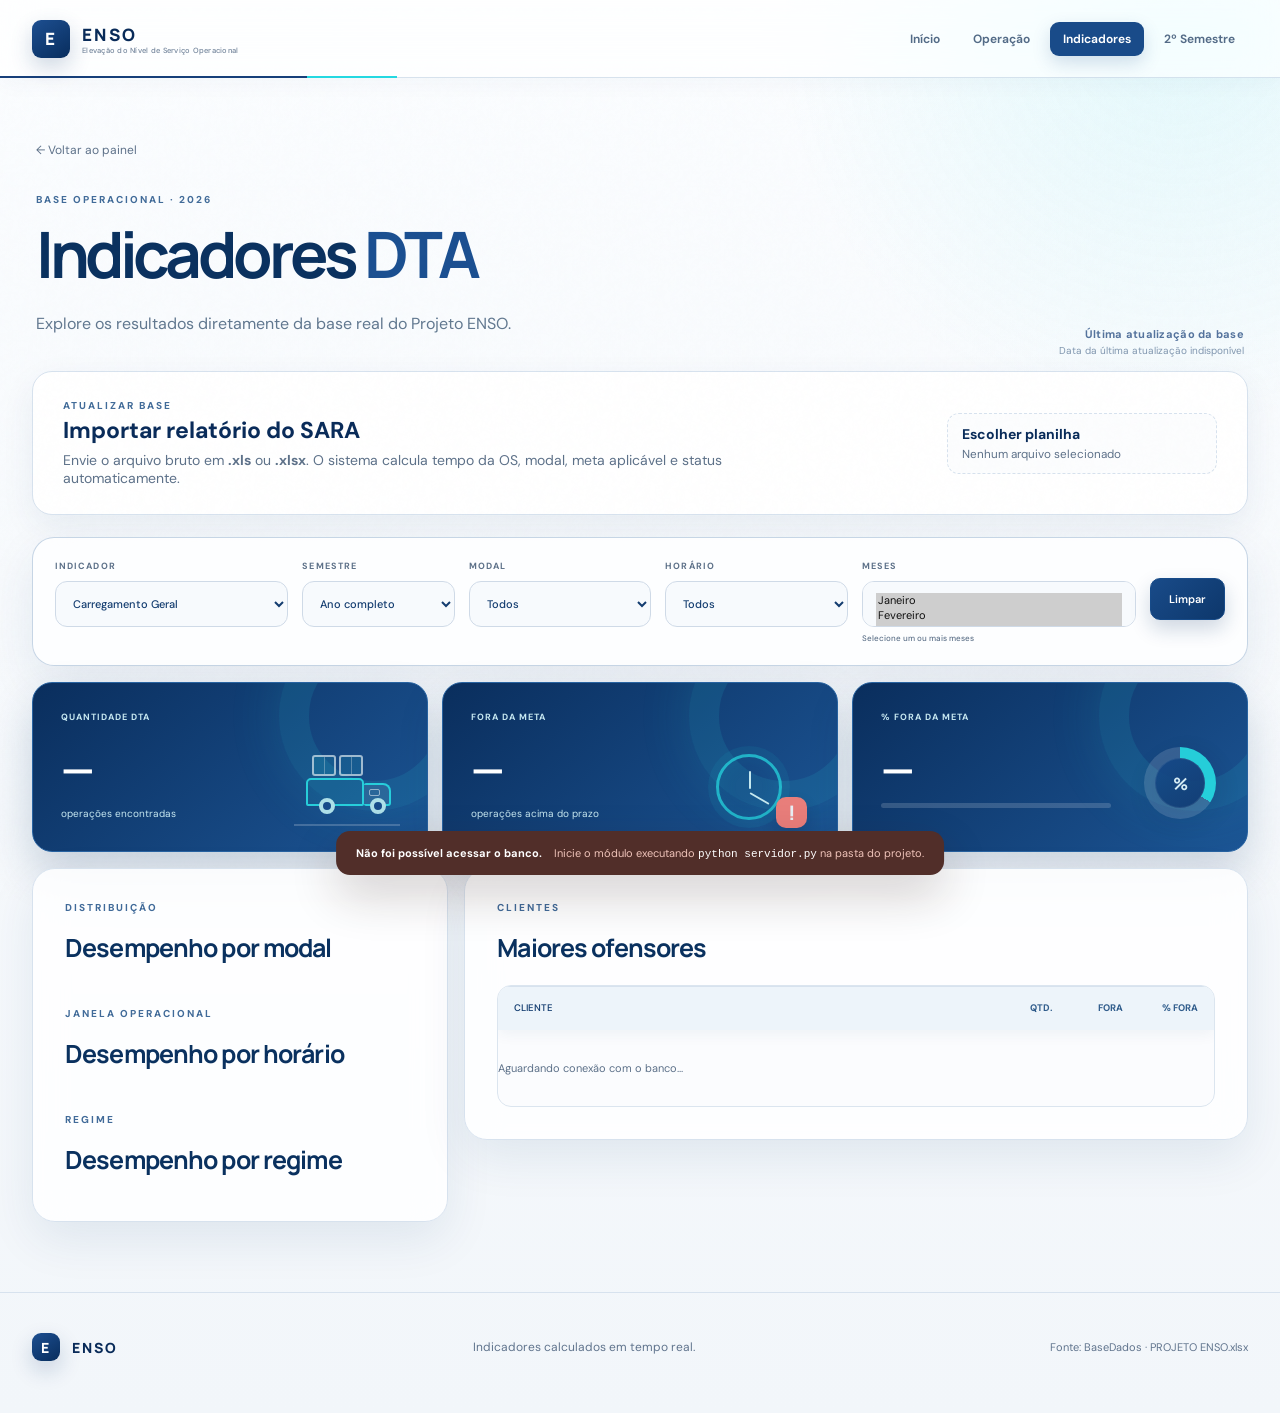
==== commit 9520c9cb: "Desce legenda da base em vinte pixels" ====
--- a/paginas/indicadores-dta.html
+++ b/paginas/indicadores-dta.html
@@ -1,4 +1,4 @@
-<!doctype html><html lang="pt-BR"><head><meta charset="utf-8"><meta name="viewport" content="width=device-width,initial-scale=1"><link rel="icon" type="image/svg+xml" href="../images/favicon.svg"><title>ENSO | Indicadores DTA</title><link rel="preconnect" href="https://fonts.googleapis.com"><link rel="preconnect" href="https://fonts.gstatic.com" crossorigin><link href="https://fonts.googleapis.com/css2?family=DM+Sans:wght@400;500;600;700&family=Manrope:wght@600;700;800&display=swap" rel="stylesheet"><link rel="stylesheet" href="../css/style.css"><link rel="stylesheet" href="../css/indicadores.css?v=13"><link rel="stylesheet" href="../css/navigation.css"><link rel="stylesheet" href="../css/corporate.css?v=26"><link rel="stylesheet" href="../css/responsive.css?v=25"></head>
+<!doctype html><html lang="pt-BR"><head><meta charset="utf-8"><meta name="viewport" content="width=device-width,initial-scale=1"><link rel="icon" type="image/svg+xml" href="../images/favicon.svg"><title>ENSO | Indicadores DTA</title><link rel="preconnect" href="https://fonts.googleapis.com"><link rel="preconnect" href="https://fonts.gstatic.com" crossorigin><link href="https://fonts.googleapis.com/css2?family=DM+Sans:wght@400;500;600;700&family=Manrope:wght@600;700;800&display=swap" rel="stylesheet"><link rel="stylesheet" href="../css/style.css"><link rel="stylesheet" href="../css/indicadores.css?v=14"><link rel="stylesheet" href="../css/navigation.css"><link rel="stylesheet" href="../css/corporate.css?v=26"><link rel="stylesheet" href="../css/responsive.css?v=25"></head>
 <body data-theme="multilog"><div class="noise"></div><header class="topbar"><a class="brand" href="../index.html"><span class="brand-mark">E</span><span>ENSO<small>performance operacional</small></span></a><nav><a href="../index.html">Início</a><a href="operacao.html">Operação</a><a href="metas.html">Metas</a><a class="active" href="indicadores-dta.html">Indicadores DTA</a><a href="projeto-segundo-semestre.html">2º Semestre</a></nav><button class="icon-button" id="themeToggle" aria-label="Alternar tema">◐</button></header>
 <main class="data-page"><section class="data-hero"><div><a class="back" href="../index.html">← Voltar ao painel</a><p class="eyebrow">BASE OPERACIONAL · 2026</p><h1>Indicadores <em>DTA</em></h1><p class="lead">Explore os resultados diretamente da base real do Projeto ENSO.</p></div><div class="base-update-note"><span><b>Última atualização da base</b><small id="lastUpdate">Consultando histórico...</small></span></div></section>
 <section class="import-panel"><div><p class="eyebrow">ATUALIZAR BASE</p><h2>Importar relatório do SARA</h2><p>Envie o arquivo bruto em <b>.xls</b> ou <b>.xlsx</b>. O sistema calcula tempo da OS, modal, meta aplicável e status automaticamente.</p></div><form id="importForm"><label class="file-picker"><input id="spreadsheet" name="planilha" type="file" accept=".xls,.xlsx" required><span>Escolher planilha</span><small id="fileName">Nenhum arquivo selecionado</small></label><button id="importButton" type="submit">Importar e analisar</button></form><p id="importMessage" class="import-message" hidden></p></section>
--- a/css/indicadores.css
+++ b/css/indicadores.css
@@ -6,7 +6,7 @@
 .filter-bar{grid-template-columns:1.15fr .75fr .9fr .9fr .9fr .9fr auto}
 .filter-bar{grid-template-columns:1.15fr .75fr .9fr .9fr 1.35fr auto}.month-filter{position:relative}.month-filter select{min-height:38px}.month-filter small{display:block;margin-top:4px;color:var(--muted);font-size:8px;font-weight:500;letter-spacing:0;text-transform:none}
 .data-page .filter-bar #clearFilters{align-self:start;margin-top:18px}
-.data-hero .base-update-note{display:flex!important;align-items:center;justify-content:flex-end;min-width:250px;padding:0;border:0;background:transparent;box-shadow:none;text-align:right;opacity:.72;transform:translateY(14px)}
+.data-hero .base-update-note{display:flex!important;align-items:center;justify-content:flex-end;min-width:250px;padding:0;border:0;background:transparent;box-shadow:none;text-align:right;opacity:.72;transform:translateY(20px)}
 .data-hero .base-update-note b,.data-hero .base-update-note small{display:block}
 .data-hero .base-update-note b{color:#173f78;font-size:11px;letter-spacing:.025em}
 .data-hero .base-update-note small{margin-top:3px;color:#536f90;font-size:10px;font-variant-numeric:tabular-nums}
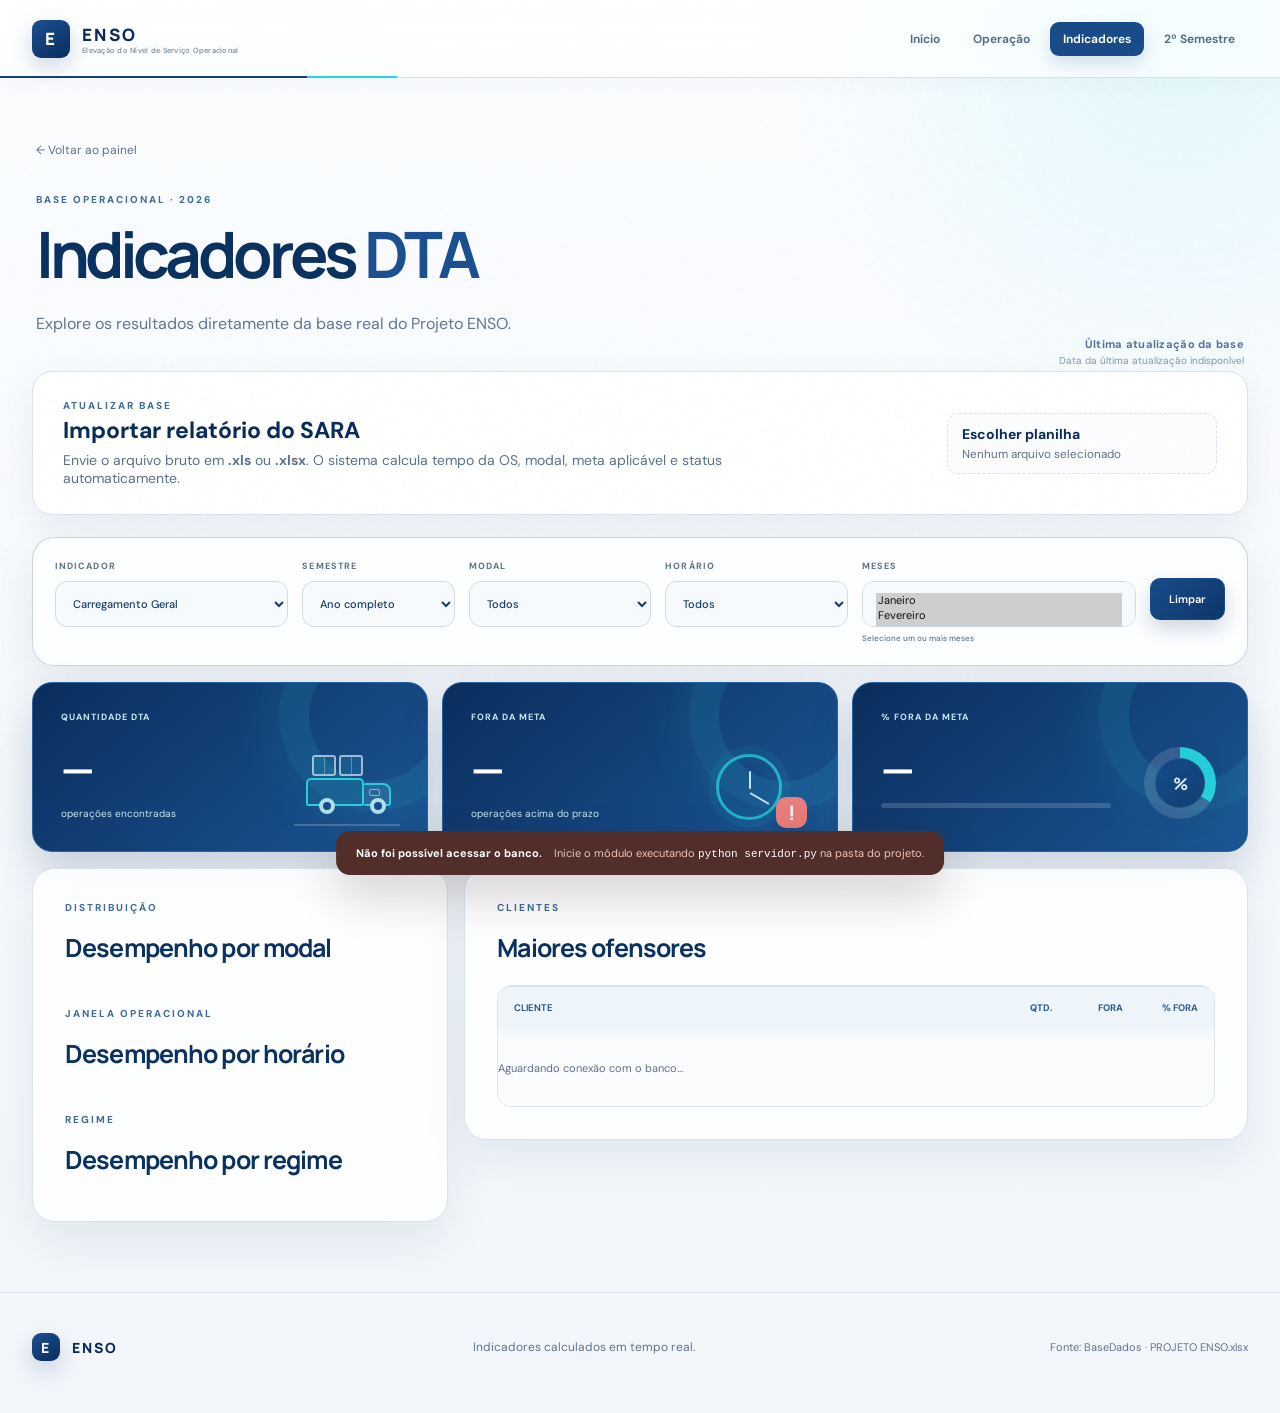
==== commit f9ac8920: "Desce legenda da base em trinta pixels" ====
--- a/paginas/indicadores-dta.html
+++ b/paginas/indicadores-dta.html
@@ -1,4 +1,4 @@
-<!doctype html><html lang="pt-BR"><head><meta charset="utf-8"><meta name="viewport" content="width=device-width,initial-scale=1"><link rel="icon" type="image/svg+xml" href="../images/favicon.svg"><title>ENSO | Indicadores DTA</title><link rel="preconnect" href="https://fonts.googleapis.com"><link rel="preconnect" href="https://fonts.gstatic.com" crossorigin><link href="https://fonts.googleapis.com/css2?family=DM+Sans:wght@400;500;600;700&family=Manrope:wght@600;700;800&display=swap" rel="stylesheet"><link rel="stylesheet" href="../css/style.css"><link rel="stylesheet" href="../css/indicadores.css?v=14"><link rel="stylesheet" href="../css/navigation.css"><link rel="stylesheet" href="../css/corporate.css?v=26"><link rel="stylesheet" href="../css/responsive.css?v=25"></head>
+<!doctype html><html lang="pt-BR"><head><meta charset="utf-8"><meta name="viewport" content="width=device-width,initial-scale=1"><link rel="icon" type="image/svg+xml" href="../images/favicon.svg"><title>ENSO | Indicadores DTA</title><link rel="preconnect" href="https://fonts.googleapis.com"><link rel="preconnect" href="https://fonts.gstatic.com" crossorigin><link href="https://fonts.googleapis.com/css2?family=DM+Sans:wght@400;500;600;700&family=Manrope:wght@600;700;800&display=swap" rel="stylesheet"><link rel="stylesheet" href="../css/style.css"><link rel="stylesheet" href="../css/indicadores.css?v=15"><link rel="stylesheet" href="../css/navigation.css"><link rel="stylesheet" href="../css/corporate.css?v=26"><link rel="stylesheet" href="../css/responsive.css?v=25"></head>
 <body data-theme="multilog"><div class="noise"></div><header class="topbar"><a class="brand" href="../index.html"><span class="brand-mark">E</span><span>ENSO<small>performance operacional</small></span></a><nav><a href="../index.html">Início</a><a href="operacao.html">Operação</a><a href="metas.html">Metas</a><a class="active" href="indicadores-dta.html">Indicadores DTA</a><a href="projeto-segundo-semestre.html">2º Semestre</a></nav><button class="icon-button" id="themeToggle" aria-label="Alternar tema">◐</button></header>
 <main class="data-page"><section class="data-hero"><div><a class="back" href="../index.html">← Voltar ao painel</a><p class="eyebrow">BASE OPERACIONAL · 2026</p><h1>Indicadores <em>DTA</em></h1><p class="lead">Explore os resultados diretamente da base real do Projeto ENSO.</p></div><div class="base-update-note"><span><b>Última atualização da base</b><small id="lastUpdate">Consultando histórico...</small></span></div></section>
 <section class="import-panel"><div><p class="eyebrow">ATUALIZAR BASE</p><h2>Importar relatório do SARA</h2><p>Envie o arquivo bruto em <b>.xls</b> ou <b>.xlsx</b>. O sistema calcula tempo da OS, modal, meta aplicável e status automaticamente.</p></div><form id="importForm"><label class="file-picker"><input id="spreadsheet" name="planilha" type="file" accept=".xls,.xlsx" required><span>Escolher planilha</span><small id="fileName">Nenhum arquivo selecionado</small></label><button id="importButton" type="submit">Importar e analisar</button></form><p id="importMessage" class="import-message" hidden></p></section>
--- a/css/indicadores.css
+++ b/css/indicadores.css
@@ -6,7 +6,7 @@
 .filter-bar{grid-template-columns:1.15fr .75fr .9fr .9fr .9fr .9fr auto}
 .filter-bar{grid-template-columns:1.15fr .75fr .9fr .9fr 1.35fr auto}.month-filter{position:relative}.month-filter select{min-height:38px}.month-filter small{display:block;margin-top:4px;color:var(--muted);font-size:8px;font-weight:500;letter-spacing:0;text-transform:none}
 .data-page .filter-bar #clearFilters{align-self:start;margin-top:18px}
-.data-hero .base-update-note{display:flex!important;align-items:center;justify-content:flex-end;min-width:250px;padding:0;border:0;background:transparent;box-shadow:none;text-align:right;opacity:.72;transform:translateY(20px)}
+.data-hero .base-update-note{display:flex!important;align-items:center;justify-content:flex-end;min-width:250px;padding:0;border:0;background:transparent;box-shadow:none;text-align:right;opacity:.72;transform:translateY(30px)}
 .data-hero .base-update-note b,.data-hero .base-update-note small{display:block}
 .data-hero .base-update-note b{color:#173f78;font-size:11px;letter-spacing:.025em}
 .data-hero .base-update-note small{margin-top:3px;color:#536f90;font-size:10px;font-variant-numeric:tabular-nums}
